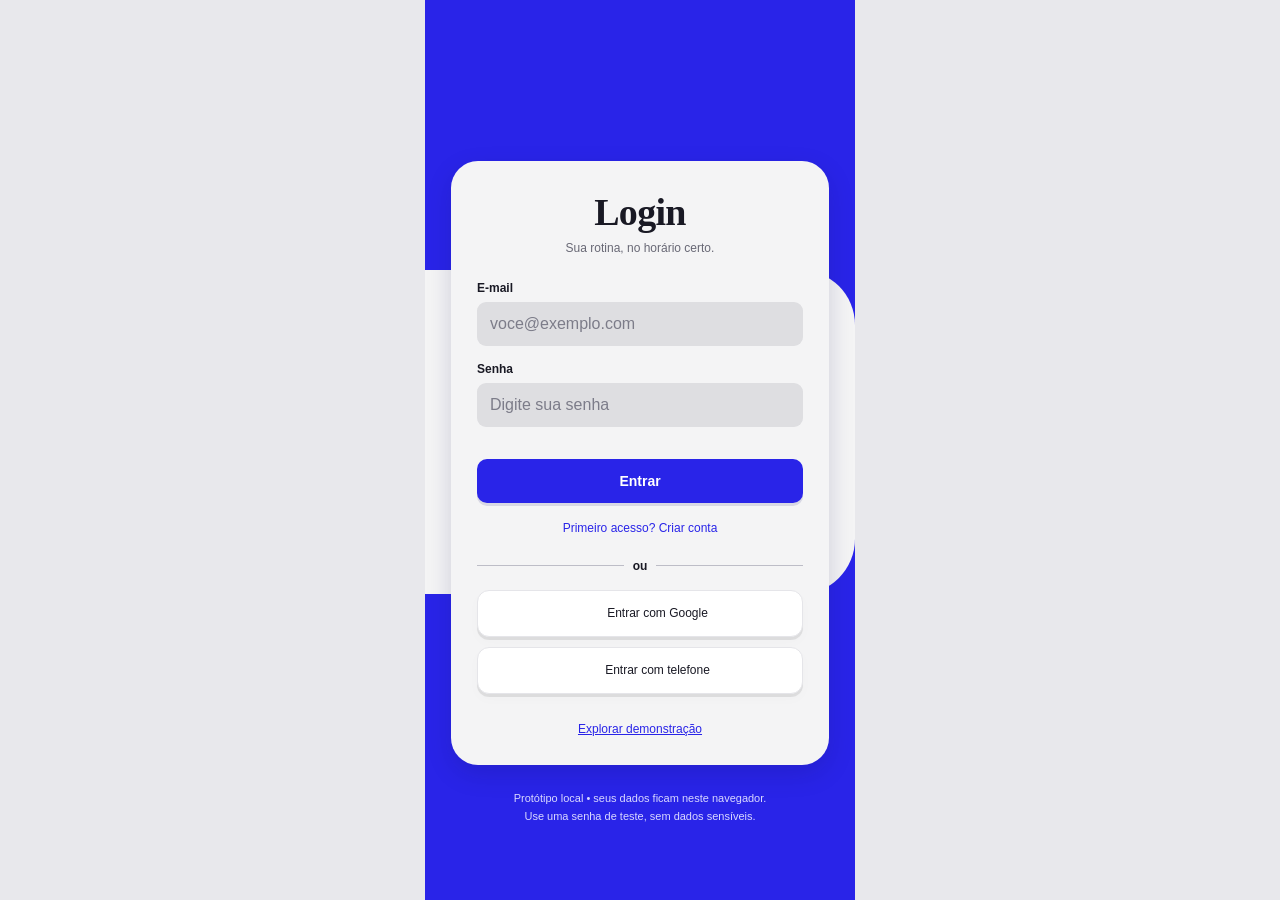
==== ajustes.html @ 1ea12626 "Restaura o link Assistente no menu do gestor sem imagem de ícone Mantém o texto alinhado à parte inf" ====
<!DOCTYPE html>
<html lang="pt-BR">
<head>
  <meta charset="UTF-8">
  <meta name="viewport" content="width=device-width, initial-scale=1, viewport-fit=cover">
  <meta name="theme-color" content="#2924e8">
  <meta name="description" content="Organiza: seus cursos, turmas e horários em um só lugar.">
  <title>Ajustes | Organiza</title>
  <link rel="icon" href="data:,">
  <link rel="stylesheet" href="style.css?v=assistente-1">
  <script src="dados.js?v=paginas-1" defer></script>
  <script src="app.js?v=paginas-1" defer></script>
</head>
<body data-page="settings">
  <div id="app" class="app">
<header class="topbar">
  <div class="brand-row">
    <div class="brand">
  <span class="brand-space">
    <img class="brand-image" src="assets/logo.png" alt="Organiza" onerror="this.hidden = true">
  </span>
</div>
    <a class="icon-button" href="avisos.html" aria-label="Ver notificações"><svg aria-hidden="true" viewBox="0 0 24 24"><path d="M18 8a6 6 0 0 0-12 0c0 7-3 7-3 9h18c0-2-3-2-3-9M10 21h4"/></svg><span class="notification-dot" data-notification hidden></span></a>
  </div>
  <h1 id="page-title">Ajustes</h1>
  <p class="subtitle"></p>
</header>
<main class="content">

<section class="card">
  <h2>Ainda em desenvolvimento</h2>
  <p class="muted">As opções de ajustes estarão disponíveis em uma próxima versão.</p>
</section>
</main>
<nav class="bottom-nav" aria-label="Navegação principal">
  <a class="nav-item" href="inicio.html" ><svg aria-hidden="true" viewBox="0 0 24 24"><path d="m3 10 9-7 9 7v11h-7v-8h-4v8H3Z"/></svg><span>Início</span></a>
  <a class="nav-item" href="cursos.html" data-manager-only><svg aria-hidden="true" viewBox="0 0 24 24"><path d="M9 5h12M9 12h12M9 19h12M3 5h1M3 12h1M3 19h1"/></svg><span>Cursos</span></a>
  <a class="nav-item" href="horarios.html" ><svg aria-hidden="true" viewBox="0 0 24 24"><path d="M8 2v4m8-4v4M3 10h18M5 4h14a2 2 0 0 1 2 2v14a2 2 0 0 1-2 2H5a2 2 0 0 1-2-2V6a2 2 0 0 1 2-2M7 14h3m4 0h3m-10 4h3"/></svg><span>Horários</span></a>
  <a class="nav-item" href="avisos.html" data-reader-only><svg aria-hidden="true" viewBox="0 0 24 24"><path d="M9 5h12M9 12h12M9 19h12M3 5h1M3 12h1M3 19h1"/></svg><span>Avisos</span></a>
  <a class="nav-item" href="assistente.html" data-manager-only>
    <span class="nav-icon-space" aria-hidden="true"></span>
    <span>Assistente</span>
  </a>
  <a class="nav-item active" href="ajustes.html"  aria-current="page"><svg aria-hidden="true" viewBox="0 0 24 24"><path d="m9 3 1-2h4l1 2 3 2 2 1 2 4-2 2v3l1 2-3 3-3-1-3 2-2-1-3-2-2 1-2-3 1-3-1-3 2-3Z M15 12a3 3 0 1 1-6 0 3 3 0 0 1 6 0"/></svg><span>Ajustes</span></a>
</nav>
  </div>
  <dialog id="modal" aria-labelledby="modal-title">
    <div class="modal-head">
      <h2 id="modal-title"></h2>
      <button class="icon-button" data-action="close" aria-label="Fechar"><svg aria-hidden="true" viewBox="0 0 24 24"><path d="m6 6 12 12M6 18 18 6"/></svg></button>
    </div>
    <div id="modal-content"></div>
  </dialog>
  <div id="toast" role="status" aria-live="polite"></div>


<template id="message-template">
  <p data-message></p>
  <button class="primary full dialog-space" data-action="close">Entendi</button>
</template>
<template id="delete-template">
  <p>Excluir <b data-item-name></b>? <span data-class-warning hidden>As aulas desta turma também serão excluídas. </span>Esta ação não pode ser desfeita.</p>
  <div class="modal-actions">
    <button class="secondary" data-action="close">Cancelar</button>
    <button class="danger" data-confirm-delete>Excluir</button>
  </div>
</template>
<template id="empty-template">
  <div class="empty"><strong data-empty-title></strong><span data-empty-description></span></div>
</template>

</body>
</html>
---- style.css ----
/* Layout exclusivamente mobile. Em telas grandes, mantém a largura de celular. */
:root {
  --blue:#2924e8;
  --blue-dark:#211bc6;
  --ink:#191924;
  --muted:#686875;
  --paper:#f4f4f5;
  --card:#e2e2e4;
  --line:#d2d2d7;
  --serif:Georgia,'Times New Roman',serif;
  --shadow:0 3px 0 #00000016,0 5px 13px #00000005
}

* {
  box-sizing:border-box
}

body {
  margin:0;
  background:#e8e8ec;
  color:var(--ink);
  font-family:Arial,Helvetica,sans-serif;
  font-size:14px
}

button,input,select,textarea {
  font:inherit
}

button,a,input,select,textarea {
  -webkit-tap-highlight-color:transparent
}

button {
  cursor:pointer
}

button:disabled {
  cursor:not-allowed;
  opacity:.5
}

button:focus-visible,a:focus-visible {
  outline:3px solid #ffbd4b;
  outline-offset:3px
}

input:focus,select:focus,textarea:focus {
  outline:2px solid var(--blue);
  outline-offset:2px
}

button {
  color:inherit
}

h1,h2,h3,p {
  margin:0
}

h1,h2,h3 {
  font-family:var(--serif);
  font-weight:800
}

h1 {
  font-size:30px;
  letter-spacing:-.7px
}

h2 {
  font-size:23px
}

h3 {
  font-size:19px;
  line-height:1.2
}

small {
  font-size:11px
}

svg {
  width:24px;
  height:24px;
  fill:none;
  stroke:currentColor;
  stroke-width:1.7;
  stroke-linecap:round;
  stroke-linejoin:round;
  flex-shrink:0
}

button svg {
  pointer-events:none
}

a {
  color:var(--blue)
}

.app {
  max-width:430px;
  min-height:100dvh;
  margin:auto;
  background:var(--paper);
  position:relative;
  overflow:clip
}

.topbar {
  background:var(--blue);
  color:white;
  padding:20px 20px 35px
}

.brand-row {
  display:flex;
  align-items:center;
  justify-content:space-between;
  margin-bottom:22px
}

.brand {
  display:flex;
  align-items:center;
  font-size:21px;
  letter-spacing:-1.1px;
  font-weight:800;
  color:white;
  text-decoration:none
}

.brand-space {
  display:block;
  width:165px;
  height:42px;
}

.brand-image {
  width:100%;
  height:100%;
  object-fit:contain;
  object-position:left center;
}

.icon-button {
  background:transparent;
  border:0;
  display:grid;
  place-items:center;
  min-width:44px;
  min-height:44px;
  border-radius:12px;
  position:relative
}

.notification-dot {
  position:absolute;
  top:8px;
  right:8px;
  background:#ffdb58;
  width:7px;
  height:7px;
  border-radius:50%;
  border:1px solid var(--blue)
}

.eyebrow {
  font-size:11px;
  letter-spacing:1.4px;
  text-transform:uppercase;
  margin-bottom:6px;
  opacity:.8
}

.subtitle {
  font-size:12px;
  line-height:1.5;
  margin-top:5px;
  opacity:.86
}

.content {
  position:relative;
  margin-top:-19px;
  border-radius:26px 26px 0 0;
  background:var(--paper);
  padding:22px 18px 108px;
  min-height:calc(100dvh - 158px)
}

.section-title {
  display:flex;
  justify-content:space-between;
  align-items:center;
  gap:8px;
  margin:24px 0 12px
}

.section-title h2 {
  font-size:20px
}

.section-title:first-child {
  margin-top:0
}

.link-button {
  border:0;
  background:transparent;
  color:var(--blue);
  font-size:12px;
  font-weight:bold;
  padding:10px 0
}

.primary,.secondary,.danger {
  border:0;
  border-radius:10px;
  padding:13px 16px;
  min-height:44px;
  font-weight:bold;
  display:flex;
  align-items:center;
  justify-content:center;
  gap:8px
}

.primary {
  background:var(--blue);
  color:white;
  box-shadow:0 3px 0 #17126e20
}

.primary:active {
  background:var(--blue-dark);
  transform:translateY(1px)
}

.secondary {
  background:transparent;
  border:1px solid #bdbcc9;
  color:var(--blue)
}

.danger {
  color:#b52b3c;
  background:#ffe9ed
}

.full {
  width:100%
}

.muted {
  color:var(--muted)
}

.tiny {
  font-size:11px;
  line-height:1.5
}

.card {
  border:1px solid #d8d8dd;
  background:var(--card);
  border-radius:14px;
  padding:16px;
  box-shadow:var(--shadow)
}

.stack {
  display:grid;
  gap:13px
}

.row {
  display:flex;
  align-items:center;
  gap:12px
}

.between {
  justify-content:space-between
}

.grow {
  flex:1;
  min-width:0
}

.badge {
  display:inline-flex;
  align-items:center;
  gap:5px;
  padding:5px 8px;
  border-radius:6px;
  font-size:10px;
  font-weight:bold;
  background:#e8e7ff;
  color:var(--blue)
}

.badge.green {
  background:#e0efdf;
  color:#387443
}

.badge svg {
  width:13px;
  height:13px
}

.avatar {
  width:59px;
  height:59px;
  flex-shrink:0;
  border-radius:50%;
  background:#c9c8e4;
  color:var(--blue);
  display:grid;
  place-items:center
}

.avatar svg {
  width:33px;
  height:33px
}

.avatar.green {
  background:#c4ddc0;
  color:#288a27
}

.avatar.yellow {
  background:#ebe5a7;
  color:#797017
}

.avatar.purple {
  background:#b8b6ed;
  color:#4030e7
}

.avatar.brown {
  background:#c9bdb9;
  color:#5d4a42
}

.avatar.pink {
  background:#e2c5cb;
  color:#714b55
}

.bottom-nav {
  position:fixed;
  bottom:0;
  left:50%;
  transform:translateX(-50%);
  width:100%;
  max-width:430px;
  z-index:10;
  display:flex;
  justify-content:space-around;
  padding:8px 8px max(9px,env(safe-area-inset-bottom));
  background:#dedee1eF;
  backdrop-filter:blur(14px);
  border-top:1px solid #ceced4
}

.nav-item {
  flex:1;
  border:0;
  background:none;
  min-height:52px;
  display:flex;
  flex-direction:column;
  align-items:center;
  justify-content:center;
  gap:5px;
  color:#494953;
  font-size:10px;
  border-radius:12px
}

.nav-item.active {
  color:var(--blue);
  background:#ceccff66
}

.nav-item svg {
  width:25px;
  height:25px
}

.date-line {
  font-size:12px;
  border-bottom:1px solid #cdccd5;
  padding-bottom:12px;
  margin-bottom:18px
}

.next-card {
  padding:19px;
  background:#e3e2e9
}

.next-card .eyebrow {
  color:var(--blue);
  font-weight:bold;
  opacity:1
}

.next-card h2 {
  font-size:27px;
  margin:9px 0 15px
}

.detail-bar {
  display:flex;
  align-items:center;
  gap:8px;
  margin-top:6px;
  padding:9px 11px;
  background:var(--blue);
  color:#fff;
  border-radius:6px;
  font-size:12px
}

.detail-bar svg {
  width:16px;
  height:16px
}

.lesson-row {
  display:flex;
  align-items:center;
  justify-content:space-between;
  padding:10px 11px;
  background:var(--blue);
  color:white;
  border-radius:6px;
  font-size:12px;
  margin:5px 0
}

.lesson-row span {
  display:flex;
  align-items:center;
  gap:7px
}

.lesson-row svg {
  width:15px;
  height:15px
}

.notice {
  border-top:3px solid #c4c1ff
}

.notice p {
  font-size:12px;
  line-height:1.7
}

.notice h3 {
  font-size:16px;
  margin-bottom:9px
}

.weekdays {
  display:flex;
  gap:7px;
  margin-bottom:20px
}

.day {
  flex:1;
  min-height:37px;
  border:0;
  border-radius:20px;
  background:#e1e1e7;
  color:#6f6b9c;
  font-size:12px
}

.day.active {
  background:var(--blue);
  color:white
}

.period {
  color:var(--muted);
  font-size:12px;
  margin:14px 0 10px
}

.lesson-card {
  padding:13px
}

.lesson-card h3 {
  font-size:19px
}

.lesson-time {
  font-size:20px;
  margin-top:5px
}

.lesson-meta {
  display:flex;
  justify-content:space-between;
  align-items:center;
  margin-top:9px;
  font-size:11px;
  color:#555463
}

.text-action {
  background:none;
  border:0;
  color:var(--blue);
  padding:10px 0 10px 8px;
  font-size:11px;
  white-space:nowrap
}

.metrics {
  display:grid;
  grid-template-columns:repeat(3,1fr);
  gap:9px
}

.metric {
  border:0;
  text-align:left;
  min-height:106px;
  border-radius:11px;
  padding:12px 10px;
  display:flex;
  flex-direction:column;
  align-items:flex-start;
  gap:7px;
  box-shadow:var(--shadow)
}

.metric svg {
  width:29px;
  height:29px
}

.metric span {
  font-size:12px;
  font-weight:bold
}

.metric small {
  font-size:10px
}

.metric.green {
  background:#c4d9c6
}

.metric.pink {
  background:#e4c9ce
}

.metric.yellow {
  background:#eae399
}

.metric.brown {
  background:#c7bcb9
}

.metric.blue {
  background:#4940ee;
  color:white
}

.metric.lime {
  background:#9ed58b
}

.assistant-card {
  margin:24px 0;
  border:1px solid #c8c5ef
}

.assistant-card h3 {
  font-size:17px;
  margin-bottom:12px
}

.prompt-link {
  width:100%;
  background:var(--blue);
  color:white;
  border:0;
  border-radius:8px;
  display:flex;
  justify-content:space-between;
  align-items:center;
  padding:13px;
  font-size:12px;
  text-align:left
}

.prompt-link svg {
  width:18px
}

.alert-count {
  color:var(--blue);
  font-weight:bold
}

.toolbar {
  display:flex;
  gap:8px;
  margin-bottom:12px
}

.search {
  position:relative;
  flex:1;
  min-width:0
}

.search svg {
  position:absolute;
  left:12px;
  top:12px;
  width:18px;
  height:18px;
  color:#666
}

.search input {
  padding-left:37px
}

.toolbar .secondary {
  font-size:12px;
  padding:8px 10px;
  white-space:nowrap
}

.toolbar .secondary svg {
  width:17px
}

.filters {
  display:flex;
  gap:7px;
  margin-bottom:18px
}

.filters select {
  font-size:11px;
  padding:8px;
  min-width:0;
  flex:1
}

.field,input,select,textarea {
  width:100%;
  background:#e0e0e3;
  border:1px solid transparent;
  border-radius:9px;
  padding:12px;
  color:var(--ink);
  min-height:44px
}

input::placeholder,textarea::placeholder {
  color:#7c7c89
}

.entity-card {
  padding:14px 13px 10px
}

.entity-card h3 {
  font-size:18px;
  overflow-wrap:anywhere
}

.entity-meta {
  font-size:11px;
  line-height:1.65;
  color:#585863;
  margin-top:4px
}

.entity-actions {
  display:flex;
  justify-content:flex-end;
  gap:7px;
  margin-top:6px
}

.edit-button {
  border:1px solid #ada7f3;
  color:var(--blue);
  border-radius:6px;
  background:#ffffff45;
  width:44px;
  height:32px;
  display:grid;
  place-items:center
}

.edit-button.delete {
  border-color:#e7a4ac;
  color:#c13c4d
}

.edit-button svg {
  width:15px;
  height:15px
}

.empty {
  padding:35px 15px;
  text-align:center;
  color:var(--muted);
  line-height:1.7
}

.empty svg {
  width:34px;
  height:34px;
  margin-bottom:10px
}

.empty strong {
  display:block;
  color:var(--ink)
}

.auth {
  background:var(--blue);
  min-height:100dvh;
  padding:47px 26px 40px;
  display:flex;
  flex-direction:column;
  justify-content:center;
  gap:25px;
  position:relative
}

.auth:before {
  content:'';
  position:absolute;
  top:30%;
  left:0;
  right:0;
  height:36%;
  background:var(--paper);
  border-radius:0 55px 55px 0
}

.auth .brand {
  font-size:34px;
  position:relative;
  justify-content:center
}

.auth .brand-space {
  width:240px;
  height:54px;
}

.auth .brand-image {
  object-position:center;
}

.auth-card {
  position:relative;
  background:var(--paper);
  padding:29px 26px;
  border-radius:27px;
  box-shadow:0 9px 25px #1110542b
}

.auth-card h1 {
  text-align:center;
  font-size:38px;
  margin-bottom:7px
}

.auth-card>.muted {
  text-align:center;
  margin-bottom:26px;
  font-size:12px
}

.auth form {
  display:grid;
  gap:16px
}

label {
  display:grid;
  gap:7px;
  font-size:12px;
  font-weight:bold
}

.auth input {
  background:#dedee1;
  font-weight:normal
}

.divider {
  display:flex;
  align-items:center;
  gap:9px;
  margin:24px 0 17px;
  font-size:12px;
  font-weight:bold
}

.divider:before,.divider:after {
  content:'';
  height:1px;
  background:#bdbdc7;
  flex:1
}

.social {
  border:1px solid #e5e5e9;
  background:white;
  box-shadow:var(--shadow);
  width:100%;
  border-radius:12px;
  min-height:47px;
  display:flex;
  align-items:center;
  justify-content:center;
  gap:13px;
  margin:10px 0;
  font-size:12px
}

.social img {
  height:22px;
  width:22px;
  object-fit:contain
}

.social-image {
  width:22px;
  height:22px;
  flex-shrink:0;
}

.auth-foot {
  font-size:11px;
  text-align:center;
  color:#dad9ff;
  position:relative;
  line-height:1.6
}

.auth-switch {
  border:0;
  background:transparent;
  color:var(--blue);
  font-size:12px;
  text-decoration:underline;
  width:100%;
  padding:18px 0 0
}

.form-error {
  font-size:12px;
  color:#b22e46;
  line-height:1.4
}

.profile-screen {
  min-height:100dvh
}

.profile-header {
  background:var(--blue);
  border-radius:0 0 28px 28px;
  padding:35px 20px
}

.profile-header .brand {
  justify-content:center;
  font-size:29px
}

.profile-panel {
  margin:23px;
  padding:24px 18px;
  background:#f9f9fa;
  border-radius:24px;
  box-shadow:0 4px 16px #00000015
}

.profile-panel h1 {
  font-size:26px;
  text-align:center;
  margin-bottom:7px
}

.profile-panel>p {
  text-align:center;
  font-size:12px;
  margin-bottom:22px
}

.profile-choice {
  margin-top:16px
}

.profile-choice .avatar {
  color:#333
}

.profile-choice h2 {
  font-size:20px
}

.profile-choice p {
  font-size:12px;
  line-height:1.5;
  margin-top:5px;
  color:#62626b
}

.profile-choice .primary {
  margin-top:14px;
  font-size:12px;
  width:100%
}

.profile-footer {
  text-align:center;
  margin-top:16px;
  font-size:11px;
  color:var(--muted)
}

.settings-form {
  display:grid;
  gap:16px
}

.settings-form input,.settings-form select {
  background:white;
  font-weight:normal
}

.settings-group {
  margin-top:22px
}

.setting-button {
  width:100%;
  display:flex;
  gap:10px;
  align-items:center;
  background:var(--card);
  border:0;
  border-bottom:1px solid #c9c9d0;
  text-align:left;
  padding:16px;
  border-radius:8px;
  margin:5px 0;
  font-size:13px
}

.setting-button svg {
  width:20px;
  color:var(--blue)
}

.ai-intro {
  text-align:center;
  margin-bottom:24px
}

.ai-intro h2 {
  font-size:23px;
  color:var(--blue)
}

.ai-intro p {
  font-size:12px;
  line-height:1.6;
  margin:9px auto;
  max-width:280px
}

.ai-hero .avatar {
  background:#d0ccff
}

.ai-hero h3 {
  font-family:Arial,sans-serif;
  font-size:17px
}

.ai-hero p {
  font-size:12px;
  line-height:1.6;
  margin:7px 0 10px
}

.chat-content {
  padding-bottom:170px;
  min-height:calc(100dvh - 140px)
}

.chat-tag {
  text-align:center;
  margin-bottom:22px;
  color:var(--muted);
  font-size:11px
}

.bubble {
  max-width:91%;
  padding:15px;
  border-radius:15px;
  background:#dfdfe4;
  font-size:13px;
  line-height:1.6;
  white-space:pre-wrap;
  margin-bottom:15px;
  overflow-wrap:anywhere
}

.bubble.user {
  margin-left:auto;
  background:#e0deff;
  border-bottom-right-radius:4px
}

.bubble.assistant {
  border-bottom-left-radius:4px
}

.bubble .primary {
  margin-top:12px;
  font-size:12px;
  white-space:normal
}

.chat-form {
  position:fixed;
  bottom:80px;
  left:50%;
  transform:translateX(-50%);
  display:flex;
  gap:8px;
  width:calc(100% - 32px);
  max-width:398px;
  padding:8px;
  background:var(--paper);
  border:1px solid var(--line);
  border-radius:15px;
  z-index:12;
  box-shadow:0 0 16px #00000006
}

.chat-form input {
  background:#e4e4e8;
  border-radius:9px;
  font-size:12px;
  min-width:0
}

.chat-form button {
  padding:10px;
  min-width:44px
}

.chat-form button svg {
  width:19px
}

.examples {
  display:grid;
  gap:9px;
  margin-bottom:20px
}

.example {
  padding:13px;
  border:1px solid #cbc8f1;
  border-radius:10px;
  color:var(--blue);
  background:#eeedff;
  text-align:left;
  font-size:12px;
  line-height:1.5
}

.alert-card h3 {
  font-size:18px;
  margin-bottom:9px
}

.alert-card p {
  font-size:12px;
  line-height:1.6
}

.alert-card .secondary {
  margin-top:12px;
  font-size:12px
}

.save-note {
  color:#4e7156;
  font-size:11px;
  text-align:center;
  margin-top:15px
}

.list-heading {
  display:flex;
  align-items:center;
  gap:10px;
  margin-bottom:18px
}

.list-heading .secondary {
  margin-left:auto;
  font-size:12px
}

.list-heading span {
  font-size:12px;
  color:var(--muted)
}

dialog {
  border:0;
  border-radius:22px;
  padding:24px;
  width:calc(100% - 32px);
  max-width:398px;
  background:var(--paper);
  box-shadow:0 16px 60px #00000040;
  max-height:88dvh;
  overflow:auto
}

dialog::backdrop {
  background:#16143380;
  backdrop-filter:blur(3px)
}

.modal-head {
  display:flex;
  align-items:center;
  justify-content:space-between;
  margin-bottom:17px
}

.modal-head h2 {
  font-size:23px
}

.modal-head button {
  margin:-10px -10px -10px 0
}

dialog form {
  display:grid;
  gap:14px
}

dialog input,dialog select {
  background:white;
  font-weight:normal
}

dialog .modal-actions {
  display:flex;
  gap:9px;
  margin-top:10px
}

dialog .modal-actions>* {
  flex:1
}

dialog p {
  line-height:1.7;
  font-size:13px
}

dialog dl {
  display:grid;
  grid-template-columns:100px 1fr;
  gap:14px;
  font-size:13px
}

dialog dt {
  color:var(--muted)
}

dialog dd {
  margin:0;
  overflow-wrap:anywhere
}

#toast {
  position:fixed;
  bottom:102px;
  left:50%;
  transform:translate(-50%,15px);
  width:max-content;
  max-width:calc(100% - 44px);
  padding:13px 18px;
  border-radius:11px;
  background:#20202c;
  color:white;
  font-size:12px;
  opacity:0;
  pointer-events:none;
  z-index:100;
  transition:.2s;
  box-shadow:0 5px 20px #00000025
}

#toast.visible {
  opacity:1;
  transform:translate(-50%,0)
}

@media(prefers-reduced-motion:reduce) {
  * {
    scroll-behavior:auto!important;
    transition:none!important
  }

}

/* Evita o zoom automático ao preencher formulários no iPhone. */
input, select, textarea, .filters select, .chat-form input {
  font-size: 16px;
}



/* Links entre os arquivos HTML usam o mesmo visual dos botões. */
[hidden] {
  display:none !important;
}

a.primary,a.secondary,a.nav-item,a.metric,a.icon-button,a.prompt-link,a.link-button,a.auth-switch {
  text-decoration:none;
}

a.icon-button,a.metric {
  color:inherit;
}

a.auth-switch {
  display:block;
  text-align:center;
}

.social {
  width:100%;
}

.entity-meta,.alert-card p,.history-text {
  white-space:pre-line;
}

.schedule-picker {
  margin-bottom:18px;
}

.dialog-space {
  margin-top:20px;
}

.history-text {
  font-size:13px;
  line-height:1.6;
}

.history-date {
  margin-top:8px;
}

.ai-foot {
  margin-top:20px;
  text-align:center;
}

.warning {
  color:#a87600;
}

.save-note svg {
  width:12px;
  height:12px;
  vertical-align:middle;
}

/* Reserva o lugar do ícone sem desenhar uma imagem. */
.nav-icon-space {
  width:25px;
  height:25px;
}
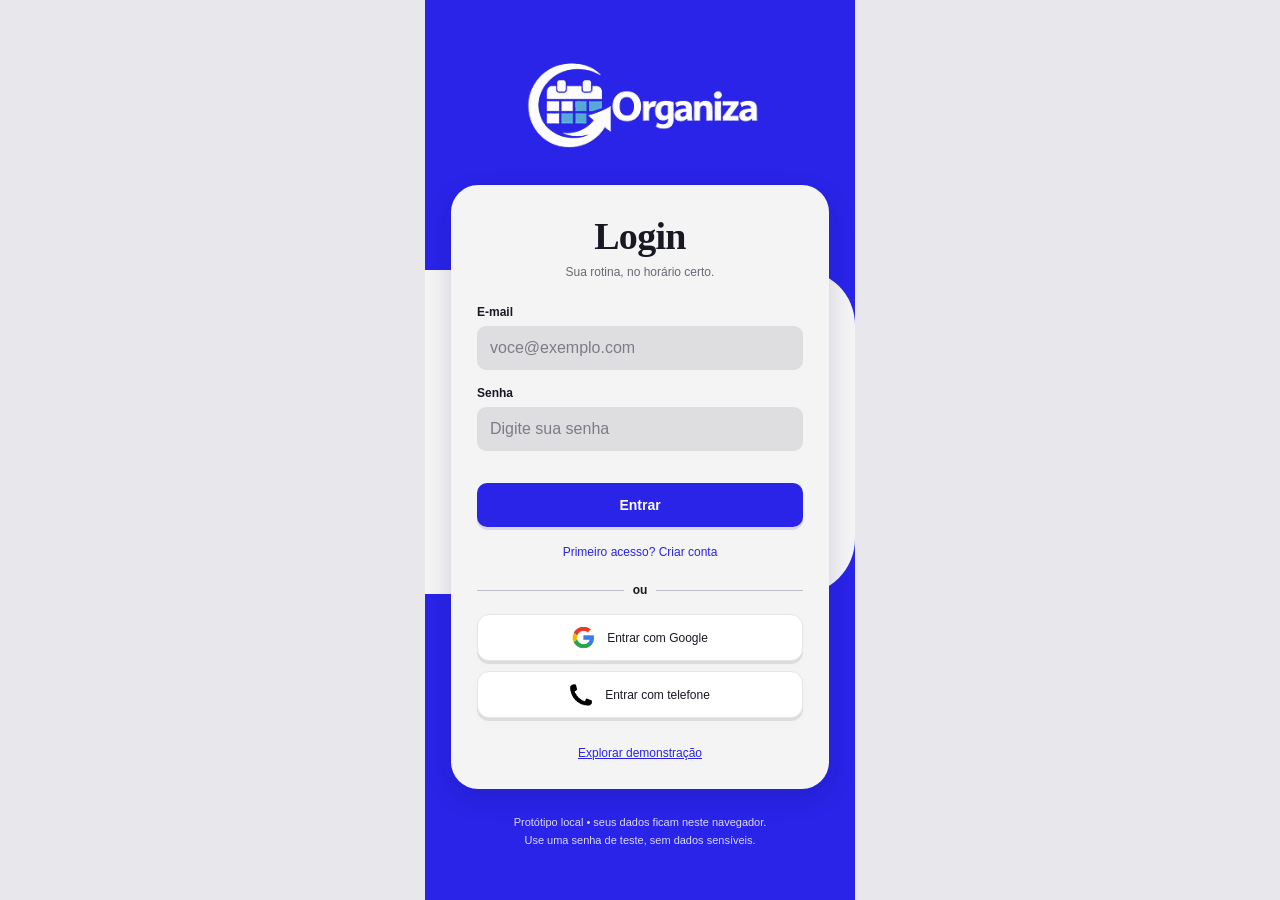
==== commit 5a6ea417: "Adiciona as imagens originais do Figma ao Organiza Inclui a logo e os ícones de Google e telefone ex" ====
--- a/ajustes.html
+++ b/ajustes.html
@@ -1,73 +1,73 @@
-<!DOCTYPE html>
-<html lang="pt-BR">
-<head>
-  <meta charset="UTF-8">
-  <meta name="viewport" content="width=device-width, initial-scale=1, viewport-fit=cover">
-  <meta name="theme-color" content="#2924e8">
-  <meta name="description" content="Organiza: seus cursos, turmas e horários em um só lugar.">
-  <title>Ajustes | Organiza</title>
-  <link rel="icon" href="data:,">
-  <link rel="stylesheet" href="style.css?v=assistente-1">
-  <script src="dados.js?v=paginas-1" defer></script>
-  <script src="app.js?v=paginas-1" defer></script>
-</head>
-<body data-page="settings">
-  <div id="app" class="app">
-<header class="topbar">
-  <div class="brand-row">
-    <div class="brand">
-  <span class="brand-space">
-    <img class="brand-image" src="assets/logo.png" alt="Organiza" onerror="this.hidden = true">
-  </span>
-</div>
-    <a class="icon-button" href="avisos.html" aria-label="Ver notificações"><svg aria-hidden="true" viewBox="0 0 24 24"><path d="M18 8a6 6 0 0 0-12 0c0 7-3 7-3 9h18c0-2-3-2-3-9M10 21h4"/></svg><span class="notification-dot" data-notification hidden></span></a>
-  </div>
-  <h1 id="page-title">Ajustes</h1>
-  <p class="subtitle"></p>
-</header>
-<main class="content">
-
-<section class="card">
-  <h2>Ainda em desenvolvimento</h2>
-  <p class="muted">As opções de ajustes estarão disponíveis em uma próxima versão.</p>
-</section>
-</main>
-<nav class="bottom-nav" aria-label="Navegação principal">
-  <a class="nav-item" href="inicio.html" ><svg aria-hidden="true" viewBox="0 0 24 24"><path d="m3 10 9-7 9 7v11h-7v-8h-4v8H3Z"/></svg><span>Início</span></a>
-  <a class="nav-item" href="cursos.html" data-manager-only><svg aria-hidden="true" viewBox="0 0 24 24"><path d="M9 5h12M9 12h12M9 19h12M3 5h1M3 12h1M3 19h1"/></svg><span>Cursos</span></a>
-  <a class="nav-item" href="horarios.html" ><svg aria-hidden="true" viewBox="0 0 24 24"><path d="M8 2v4m8-4v4M3 10h18M5 4h14a2 2 0 0 1 2 2v14a2 2 0 0 1-2 2H5a2 2 0 0 1-2-2V6a2 2 0 0 1 2-2M7 14h3m4 0h3m-10 4h3"/></svg><span>Horários</span></a>
-  <a class="nav-item" href="avisos.html" data-reader-only><svg aria-hidden="true" viewBox="0 0 24 24"><path d="M9 5h12M9 12h12M9 19h12M3 5h1M3 12h1M3 19h1"/></svg><span>Avisos</span></a>
-  <a class="nav-item" href="assistente.html" data-manager-only>
-    <span class="nav-icon-space" aria-hidden="true"></span>
-    <span>Assistente</span>
-  </a>
-  <a class="nav-item active" href="ajustes.html"  aria-current="page"><svg aria-hidden="true" viewBox="0 0 24 24"><path d="m9 3 1-2h4l1 2 3 2 2 1 2 4-2 2v3l1 2-3 3-3-1-3 2-2-1-3-2-2 1-2-3 1-3-1-3 2-3Z M15 12a3 3 0 1 1-6 0 3 3 0 0 1 6 0"/></svg><span>Ajustes</span></a>
-</nav>
-  </div>
-  <dialog id="modal" aria-labelledby="modal-title">
-    <div class="modal-head">
-      <h2 id="modal-title"></h2>
-      <button class="icon-button" data-action="close" aria-label="Fechar"><svg aria-hidden="true" viewBox="0 0 24 24"><path d="m6 6 12 12M6 18 18 6"/></svg></button>
-    </div>
-    <div id="modal-content"></div>
-  </dialog>
-  <div id="toast" role="status" aria-live="polite"></div>
-
-
-<template id="message-template">
-  <p data-message></p>
-  <button class="primary full dialog-space" data-action="close">Entendi</button>
-</template>
-<template id="delete-template">
-  <p>Excluir <b data-item-name></b>? <span data-class-warning hidden>As aulas desta turma também serão excluídas. </span>Esta ação não pode ser desfeita.</p>
-  <div class="modal-actions">
-    <button class="secondary" data-action="close">Cancelar</button>
-    <button class="danger" data-confirm-delete>Excluir</button>
-  </div>
-</template>
-<template id="empty-template">
-  <div class="empty"><strong data-empty-title></strong><span data-empty-description></span></div>
-</template>
-
-</body>
-</html>
+<!DOCTYPE html>
+<html lang="pt-BR">
+<head>
+  <meta charset="UTF-8">
+  <meta name="viewport" content="width=device-width, initial-scale=1, viewport-fit=cover">
+  <meta name="theme-color" content="#2924e8">
+  <meta name="description" content="Organiza: seus cursos, turmas e horários em um só lugar.">
+  <title>Ajustes | Organiza</title>
+  <link rel="icon" href="data:,">
+  <link rel="stylesheet" href="style.css?v=imagens-figma-1">
+  <script src="dados.js?v=paginas-1" defer></script>
+  <script src="app.js?v=assistente-teste-1" defer></script>
+</head>
+<body data-page="settings">
+  <div id="app" class="app">
+<header class="topbar">
+  <div class="brand-row">
+    <div class="brand">
+  <span class="brand-space">
+    <img class="brand-image" src="assets/logo.png" width="278" height="119" alt="Organiza" onerror="this.hidden = true">
+  </span>
+</div>
+    <a class="icon-button" href="avisos.html" aria-label="Ver notificações"><svg aria-hidden="true" viewBox="0 0 24 24"><path d="M18 8a6 6 0 0 0-12 0c0 7-3 7-3 9h18c0-2-3-2-3-9M10 21h4"/></svg><span class="notification-dot" data-notification hidden></span></a>
+  </div>
+  <h1 id="page-title">Ajustes</h1>
+  <p class="subtitle"></p>
+</header>
+<main class="content">
+
+<section class="card">
+  <h2>Ainda em desenvolvimento</h2>
+  <p class="muted">As opções de ajustes estarão disponíveis em uma próxima versão.</p>
+</section>
+</main>
+<nav class="bottom-nav" aria-label="Navegação principal">
+  <a class="nav-item" href="inicio.html" ><svg aria-hidden="true" viewBox="0 0 24 24"><path d="m3 10 9-7 9 7v11h-7v-8h-4v8H3Z"/></svg><span>Início</span></a>
+  <a class="nav-item" href="cursos.html" data-manager-only><svg aria-hidden="true" viewBox="0 0 24 24"><path d="M9 5h12M9 12h12M9 19h12M3 5h1M3 12h1M3 19h1"/></svg><span>Cursos</span></a>
+  <a class="nav-item" href="horarios.html" ><svg aria-hidden="true" viewBox="0 0 24 24"><path d="M8 2v4m8-4v4M3 10h18M5 4h14a2 2 0 0 1 2 2v14a2 2 0 0 1-2 2H5a2 2 0 0 1-2-2V6a2 2 0 0 1 2-2M7 14h3m4 0h3m-10 4h3"/></svg><span>Horários</span></a>
+  <a class="nav-item" href="avisos.html" data-reader-only><svg aria-hidden="true" viewBox="0 0 24 24"><path d="M9 5h12M9 12h12M9 19h12M3 5h1M3 12h1M3 19h1"/></svg><span>Avisos</span></a>
+  <a class="nav-item" href="assistente.html" data-manager-only>
+    <span class="nav-icon-space" aria-hidden="true"></span>
+    <span>Assistente</span>
+  </a>
+  <a class="nav-item active" href="ajustes.html"  aria-current="page"><svg aria-hidden="true" viewBox="0 0 24 24"><path d="m9 3 1-2h4l1 2 3 2 2 1 2 4-2 2v3l1 2-3 3-3-1-3 2-2-1-3-2-2 1-2-3 1-3-1-3 2-3Z M15 12a3 3 0 1 1-6 0 3 3 0 0 1 6 0"/></svg><span>Ajustes</span></a>
+</nav>
+  </div>
+  <dialog id="modal" aria-labelledby="modal-title">
+    <div class="modal-head">
+      <h2 id="modal-title"></h2>
+      <button class="icon-button" data-action="close" aria-label="Fechar"><svg aria-hidden="true" viewBox="0 0 24 24"><path d="m6 6 12 12M6 18 18 6"/></svg></button>
+    </div>
+    <div id="modal-content"></div>
+  </dialog>
+  <div id="toast" role="status" aria-live="polite"></div>
+
+
+<template id="message-template">
+  <p data-message></p>
+  <button class="primary full dialog-space" data-action="close">Entendi</button>
+</template>
+<template id="delete-template">
+  <p>Excluir <b data-item-name></b>? <span data-class-warning hidden>As aulas desta turma também serão excluídas. </span>Esta ação não pode ser desfeita.</p>
+  <div class="modal-actions">
+    <button class="secondary" data-action="close">Cancelar</button>
+    <button class="danger" data-confirm-delete>Excluir</button>
+  </div>
+</template>
+<template id="empty-template">
+  <div class="empty"><strong data-empty-title></strong><span data-empty-description></span></div>
+</template>
+
+</body>
+</html>
--- a/style.css
+++ b/style.css
@@ -1,1325 +1,1343 @@
-/* Layout exclusivamente mobile. Em telas grandes, mantém a largura de celular. */
-:root {
-  --blue:#2924e8;
-  --blue-dark:#211bc6;
-  --ink:#191924;
-  --muted:#686875;
-  --paper:#f4f4f5;
-  --card:#e2e2e4;
-  --line:#d2d2d7;
-  --serif:Georgia,'Times New Roman',serif;
-  --shadow:0 3px 0 #00000016,0 5px 13px #00000005
-}
-
-* {
-  box-sizing:border-box
-}
-
-body {
-  margin:0;
-  background:#e8e8ec;
-  color:var(--ink);
-  font-family:Arial,Helvetica,sans-serif;
-  font-size:14px
-}
-
-button,input,select,textarea {
-  font:inherit
-}
-
-button,a,input,select,textarea {
-  -webkit-tap-highlight-color:transparent
-}
-
-button {
-  cursor:pointer
-}
-
-button:disabled {
-  cursor:not-allowed;
-  opacity:.5
-}
-
-button:focus-visible,a:focus-visible {
-  outline:3px solid #ffbd4b;
-  outline-offset:3px
-}
-
-input:focus,select:focus,textarea:focus {
-  outline:2px solid var(--blue);
-  outline-offset:2px
-}
-
-button {
-  color:inherit
-}
-
-h1,h2,h3,p {
-  margin:0
-}
-
-h1,h2,h3 {
-  font-family:var(--serif);
-  font-weight:800
-}
-
-h1 {
-  font-size:30px;
-  letter-spacing:-.7px
-}
-
-h2 {
-  font-size:23px
-}
-
-h3 {
-  font-size:19px;
-  line-height:1.2
-}
-
-small {
-  font-size:11px
-}
-
-svg {
-  width:24px;
-  height:24px;
-  fill:none;
-  stroke:currentColor;
-  stroke-width:1.7;
-  stroke-linecap:round;
-  stroke-linejoin:round;
-  flex-shrink:0
-}
-
-button svg {
-  pointer-events:none
-}
-
-a {
-  color:var(--blue)
-}
-
-.app {
-  max-width:430px;
-  min-height:100dvh;
-  margin:auto;
-  background:var(--paper);
-  position:relative;
-  overflow:clip
-}
-
-.topbar {
-  background:var(--blue);
-  color:white;
-  padding:20px 20px 35px
-}
-
-.brand-row {
-  display:flex;
-  align-items:center;
-  justify-content:space-between;
-  margin-bottom:22px
-}
-
-.brand {
-  display:flex;
-  align-items:center;
-  font-size:21px;
-  letter-spacing:-1.1px;
-  font-weight:800;
-  color:white;
-  text-decoration:none
-}
-
-.brand-space {
-  display:block;
-  width:165px;
-  height:42px;
-}
-
-.brand-image {
-  width:100%;
-  height:100%;
-  object-fit:contain;
-  object-position:left center;
-}
-
-.icon-button {
-  background:transparent;
-  border:0;
-  display:grid;
-  place-items:center;
-  min-width:44px;
-  min-height:44px;
-  border-radius:12px;
-  position:relative
-}
-
-.notification-dot {
-  position:absolute;
-  top:8px;
-  right:8px;
-  background:#ffdb58;
-  width:7px;
-  height:7px;
-  border-radius:50%;
-  border:1px solid var(--blue)
-}
-
-.eyebrow {
-  font-size:11px;
-  letter-spacing:1.4px;
-  text-transform:uppercase;
-  margin-bottom:6px;
-  opacity:.8
-}
-
-.subtitle {
-  font-size:12px;
-  line-height:1.5;
-  margin-top:5px;
-  opacity:.86
-}
-
-.content {
-  position:relative;
-  margin-top:-19px;
-  border-radius:26px 26px 0 0;
-  background:var(--paper);
-  padding:22px 18px 108px;
-  min-height:calc(100dvh - 158px)
-}
-
-.section-title {
-  display:flex;
-  justify-content:space-between;
-  align-items:center;
-  gap:8px;
-  margin:24px 0 12px
-}
-
-.section-title h2 {
-  font-size:20px
-}
-
-.section-title:first-child {
-  margin-top:0
-}
-
-.link-button {
-  border:0;
-  background:transparent;
-  color:var(--blue);
-  font-size:12px;
-  font-weight:bold;
-  padding:10px 0
-}
-
-.primary,.secondary,.danger {
-  border:0;
-  border-radius:10px;
-  padding:13px 16px;
-  min-height:44px;
-  font-weight:bold;
-  display:flex;
-  align-items:center;
-  justify-content:center;
-  gap:8px
-}
-
-.primary {
-  background:var(--blue);
-  color:white;
-  box-shadow:0 3px 0 #17126e20
-}
-
-.primary:active {
-  background:var(--blue-dark);
-  transform:translateY(1px)
-}
-
-.secondary {
-  background:transparent;
-  border:1px solid #bdbcc9;
-  color:var(--blue)
-}
-
-.danger {
-  color:#b52b3c;
-  background:#ffe9ed
-}
-
-.full {
-  width:100%
-}
-
-.muted {
-  color:var(--muted)
-}
-
-.tiny {
-  font-size:11px;
-  line-height:1.5
-}
-
-.card {
-  border:1px solid #d8d8dd;
-  background:var(--card);
-  border-radius:14px;
-  padding:16px;
-  box-shadow:var(--shadow)
-}
-
-.stack {
-  display:grid;
-  gap:13px
-}
-
-.row {
-  display:flex;
-  align-items:center;
-  gap:12px
-}
-
-.between {
-  justify-content:space-between
-}
-
-.grow {
-  flex:1;
-  min-width:0
-}
-
-.badge {
-  display:inline-flex;
-  align-items:center;
-  gap:5px;
-  padding:5px 8px;
-  border-radius:6px;
-  font-size:10px;
-  font-weight:bold;
-  background:#e8e7ff;
-  color:var(--blue)
-}
-
-.badge.green {
-  background:#e0efdf;
-  color:#387443
-}
-
-.badge svg {
-  width:13px;
-  height:13px
-}
-
-.avatar {
-  width:59px;
-  height:59px;
-  flex-shrink:0;
-  border-radius:50%;
-  background:#c9c8e4;
-  color:var(--blue);
-  display:grid;
-  place-items:center
-}
-
-.avatar svg {
-  width:33px;
-  height:33px
-}
-
-.avatar.green {
-  background:#c4ddc0;
-  color:#288a27
-}
-
-.avatar.yellow {
-  background:#ebe5a7;
-  color:#797017
-}
-
-.avatar.purple {
-  background:#b8b6ed;
-  color:#4030e7
-}
-
-.avatar.brown {
-  background:#c9bdb9;
-  color:#5d4a42
-}
-
-.avatar.pink {
-  background:#e2c5cb;
-  color:#714b55
-}
-
-.bottom-nav {
-  position:fixed;
-  bottom:0;
-  left:50%;
-  transform:translateX(-50%);
-  width:100%;
-  max-width:430px;
-  z-index:10;
-  display:flex;
-  justify-content:space-around;
-  padding:8px 8px max(9px,env(safe-area-inset-bottom));
-  background:#dedee1eF;
-  backdrop-filter:blur(14px);
-  border-top:1px solid #ceced4
-}
-
-.nav-item {
-  flex:1;
-  border:0;
-  background:none;
-  min-height:52px;
-  display:flex;
-  flex-direction:column;
-  align-items:center;
-  justify-content:center;
-  gap:5px;
-  color:#494953;
-  font-size:10px;
-  border-radius:12px
-}
-
-.nav-item.active {
-  color:var(--blue);
-  background:#ceccff66
-}
-
-.nav-item svg {
-  width:25px;
-  height:25px
-}
-
-.date-line {
-  font-size:12px;
-  border-bottom:1px solid #cdccd5;
-  padding-bottom:12px;
-  margin-bottom:18px
-}
-
-.next-card {
-  padding:19px;
-  background:#e3e2e9
-}
-
-.next-card .eyebrow {
-  color:var(--blue);
-  font-weight:bold;
-  opacity:1
-}
-
-.next-card h2 {
-  font-size:27px;
-  margin:9px 0 15px
-}
-
-.detail-bar {
-  display:flex;
-  align-items:center;
-  gap:8px;
-  margin-top:6px;
-  padding:9px 11px;
-  background:var(--blue);
-  color:#fff;
-  border-radius:6px;
-  font-size:12px
-}
-
-.detail-bar svg {
-  width:16px;
-  height:16px
-}
-
-.lesson-row {
-  display:flex;
-  align-items:center;
-  justify-content:space-between;
-  padding:10px 11px;
-  background:var(--blue);
-  color:white;
-  border-radius:6px;
-  font-size:12px;
-  margin:5px 0
-}
-
-.lesson-row span {
-  display:flex;
-  align-items:center;
-  gap:7px
-}
-
-.lesson-row svg {
-  width:15px;
-  height:15px
-}
-
-.notice {
-  border-top:3px solid #c4c1ff
-}
-
-.notice p {
-  font-size:12px;
-  line-height:1.7
-}
-
-.notice h3 {
-  font-size:16px;
-  margin-bottom:9px
-}
-
-.weekdays {
-  display:flex;
-  gap:7px;
-  margin-bottom:20px
-}
-
-.day {
-  flex:1;
-  min-height:37px;
-  border:0;
-  border-radius:20px;
-  background:#e1e1e7;
-  color:#6f6b9c;
-  font-size:12px
-}
-
-.day.active {
-  background:var(--blue);
-  color:white
-}
-
-.period {
-  color:var(--muted);
-  font-size:12px;
-  margin:14px 0 10px
-}
-
-.lesson-card {
-  padding:13px
-}
-
-.lesson-card h3 {
-  font-size:19px
-}
-
-.lesson-time {
-  font-size:20px;
-  margin-top:5px
-}
-
-.lesson-meta {
-  display:flex;
-  justify-content:space-between;
-  align-items:center;
-  margin-top:9px;
-  font-size:11px;
-  color:#555463
-}
-
-.text-action {
-  background:none;
-  border:0;
-  color:var(--blue);
-  padding:10px 0 10px 8px;
-  font-size:11px;
-  white-space:nowrap
-}
-
-.metrics {
-  display:grid;
-  grid-template-columns:repeat(3,1fr);
-  gap:9px
-}
-
-.metric {
-  border:0;
-  text-align:left;
-  min-height:106px;
-  border-radius:11px;
-  padding:12px 10px;
-  display:flex;
-  flex-direction:column;
-  align-items:flex-start;
-  gap:7px;
-  box-shadow:var(--shadow)
-}
-
-.metric svg {
-  width:29px;
-  height:29px
-}
-
-.metric span {
-  font-size:12px;
-  font-weight:bold
-}
-
-.metric small {
-  font-size:10px
-}
-
-.metric.green {
-  background:#c4d9c6
-}
-
-.metric.pink {
-  background:#e4c9ce
-}
-
-.metric.yellow {
-  background:#eae399
-}
-
-.metric.brown {
-  background:#c7bcb9
-}
-
-.metric.blue {
-  background:#4940ee;
-  color:white
-}
-
-.metric.lime {
-  background:#9ed58b
-}
-
-.assistant-card {
-  margin:24px 0;
-  border:1px solid #c8c5ef
-}
-
-.assistant-card h3 {
-  font-size:17px;
-  margin-bottom:12px
-}
-
-.prompt-link {
-  width:100%;
-  background:var(--blue);
-  color:white;
-  border:0;
-  border-radius:8px;
-  display:flex;
-  justify-content:space-between;
-  align-items:center;
-  padding:13px;
-  font-size:12px;
-  text-align:left
-}
-
-.prompt-link svg {
-  width:18px
-}
-
-.alert-count {
-  color:var(--blue);
-  font-weight:bold
-}
-
-.toolbar {
-  display:flex;
-  gap:8px;
-  margin-bottom:12px
-}
-
-.search {
-  position:relative;
-  flex:1;
-  min-width:0
-}
-
-.search svg {
-  position:absolute;
-  left:12px;
-  top:12px;
-  width:18px;
-  height:18px;
-  color:#666
-}
-
-.search input {
-  padding-left:37px
-}
-
-.toolbar .secondary {
-  font-size:12px;
-  padding:8px 10px;
-  white-space:nowrap
-}
-
-.toolbar .secondary svg {
-  width:17px
-}
-
-.filters {
-  display:flex;
-  gap:7px;
-  margin-bottom:18px
-}
-
-.filters select {
-  font-size:11px;
-  padding:8px;
-  min-width:0;
-  flex:1
-}
-
-.field,input,select,textarea {
-  width:100%;
-  background:#e0e0e3;
-  border:1px solid transparent;
-  border-radius:9px;
-  padding:12px;
-  color:var(--ink);
-  min-height:44px
-}
-
-input::placeholder,textarea::placeholder {
-  color:#7c7c89
-}
-
-.entity-card {
-  padding:14px 13px 10px
-}
-
-.entity-card h3 {
-  font-size:18px;
-  overflow-wrap:anywhere
-}
-
-.entity-meta {
-  font-size:11px;
-  line-height:1.65;
-  color:#585863;
-  margin-top:4px
-}
-
-.entity-actions {
-  display:flex;
-  justify-content:flex-end;
-  gap:7px;
-  margin-top:6px
-}
-
-.edit-button {
-  border:1px solid #ada7f3;
-  color:var(--blue);
-  border-radius:6px;
-  background:#ffffff45;
-  width:44px;
-  height:32px;
-  display:grid;
-  place-items:center
-}
-
-.edit-button.delete {
-  border-color:#e7a4ac;
-  color:#c13c4d
-}
-
-.edit-button svg {
-  width:15px;
-  height:15px
-}
-
-.empty {
-  padding:35px 15px;
-  text-align:center;
-  color:var(--muted);
-  line-height:1.7
-}
-
-.empty svg {
-  width:34px;
-  height:34px;
-  margin-bottom:10px
-}
-
-.empty strong {
-  display:block;
-  color:var(--ink)
-}
-
-.auth {
-  background:var(--blue);
-  min-height:100dvh;
-  padding:47px 26px 40px;
-  display:flex;
-  flex-direction:column;
-  justify-content:center;
-  gap:25px;
-  position:relative
-}
-
-.auth:before {
-  content:'';
-  position:absolute;
-  top:30%;
-  left:0;
-  right:0;
-  height:36%;
-  background:var(--paper);
-  border-radius:0 55px 55px 0
-}
-
-.auth .brand {
-  font-size:34px;
-  position:relative;
-  justify-content:center
-}
-
-.auth .brand-space {
-  width:240px;
-  height:54px;
-}
-
-.auth .brand-image {
-  object-position:center;
-}
-
-.auth-card {
-  position:relative;
-  background:var(--paper);
-  padding:29px 26px;
-  border-radius:27px;
-  box-shadow:0 9px 25px #1110542b
-}
-
-.auth-card h1 {
-  text-align:center;
-  font-size:38px;
-  margin-bottom:7px
-}
-
-.auth-card>.muted {
-  text-align:center;
-  margin-bottom:26px;
-  font-size:12px
-}
-
-.auth form {
-  display:grid;
-  gap:16px
-}
-
-label {
-  display:grid;
-  gap:7px;
-  font-size:12px;
-  font-weight:bold
-}
-
-.auth input {
-  background:#dedee1;
-  font-weight:normal
-}
-
-.divider {
-  display:flex;
-  align-items:center;
-  gap:9px;
-  margin:24px 0 17px;
-  font-size:12px;
-  font-weight:bold
-}
-
-.divider:before,.divider:after {
-  content:'';
-  height:1px;
-  background:#bdbdc7;
-  flex:1
-}
-
-.social {
-  border:1px solid #e5e5e9;
-  background:white;
-  box-shadow:var(--shadow);
-  width:100%;
-  border-radius:12px;
-  min-height:47px;
-  display:flex;
-  align-items:center;
-  justify-content:center;
-  gap:13px;
-  margin:10px 0;
-  font-size:12px
-}
-
-.social img {
-  height:22px;
-  width:22px;
-  object-fit:contain
-}
-
-.social-image {
-  width:22px;
-  height:22px;
-  flex-shrink:0;
-}
-
-.auth-foot {
-  font-size:11px;
-  text-align:center;
-  color:#dad9ff;
-  position:relative;
-  line-height:1.6
-}
-
-.auth-switch {
-  border:0;
-  background:transparent;
-  color:var(--blue);
-  font-size:12px;
-  text-decoration:underline;
-  width:100%;
-  padding:18px 0 0
-}
-
-.form-error {
-  font-size:12px;
-  color:#b22e46;
-  line-height:1.4
-}
-
-.profile-screen {
-  min-height:100dvh
-}
-
-.profile-header {
-  background:var(--blue);
-  border-radius:0 0 28px 28px;
-  padding:35px 20px
-}
-
-.profile-header .brand {
-  justify-content:center;
-  font-size:29px
-}
-
-.profile-panel {
-  margin:23px;
-  padding:24px 18px;
-  background:#f9f9fa;
-  border-radius:24px;
-  box-shadow:0 4px 16px #00000015
-}
-
-.profile-panel h1 {
-  font-size:26px;
-  text-align:center;
-  margin-bottom:7px
-}
-
-.profile-panel>p {
-  text-align:center;
-  font-size:12px;
-  margin-bottom:22px
-}
-
-.profile-choice {
-  margin-top:16px
-}
-
-.profile-choice .avatar {
-  color:#333
-}
-
-.profile-choice h2 {
-  font-size:20px
-}
-
-.profile-choice p {
-  font-size:12px;
-  line-height:1.5;
-  margin-top:5px;
-  color:#62626b
-}
-
-.profile-choice .primary {
-  margin-top:14px;
-  font-size:12px;
-  width:100%
-}
-
-.profile-footer {
-  text-align:center;
-  margin-top:16px;
-  font-size:11px;
-  color:var(--muted)
-}
-
-.settings-form {
-  display:grid;
-  gap:16px
-}
-
-.settings-form input,.settings-form select {
-  background:white;
-  font-weight:normal
-}
-
-.settings-group {
-  margin-top:22px
-}
-
-.setting-button {
-  width:100%;
-  display:flex;
-  gap:10px;
-  align-items:center;
-  background:var(--card);
-  border:0;
-  border-bottom:1px solid #c9c9d0;
-  text-align:left;
-  padding:16px;
-  border-radius:8px;
-  margin:5px 0;
-  font-size:13px
-}
-
-.setting-button svg {
-  width:20px;
-  color:var(--blue)
-}
-
-.ai-intro {
-  text-align:center;
-  margin-bottom:24px
-}
-
-.ai-intro h2 {
-  font-size:23px;
-  color:var(--blue)
-}
-
-.ai-intro p {
-  font-size:12px;
-  line-height:1.6;
-  margin:9px auto;
-  max-width:280px
-}
-
-.ai-hero .avatar {
-  background:#d0ccff
-}
-
-.ai-hero h3 {
-  font-family:Arial,sans-serif;
-  font-size:17px
-}
-
-.ai-hero p {
-  font-size:12px;
-  line-height:1.6;
-  margin:7px 0 10px
-}
-
-.chat-content {
-  padding-bottom:170px;
-  min-height:calc(100dvh - 140px)
-}
-
-.chat-tag {
-  text-align:center;
-  margin-bottom:22px;
-  color:var(--muted);
-  font-size:11px
-}
-
-.bubble {
-  max-width:91%;
-  padding:15px;
-  border-radius:15px;
-  background:#dfdfe4;
-  font-size:13px;
-  line-height:1.6;
-  white-space:pre-wrap;
-  margin-bottom:15px;
-  overflow-wrap:anywhere
-}
-
-.bubble.user {
-  margin-left:auto;
-  background:#e0deff;
-  border-bottom-right-radius:4px
-}
-
-.bubble.assistant {
-  border-bottom-left-radius:4px
-}
-
-.bubble .primary {
-  margin-top:12px;
-  font-size:12px;
-  white-space:normal
-}
-
-.chat-form {
-  position:fixed;
-  bottom:80px;
-  left:50%;
-  transform:translateX(-50%);
-  display:flex;
-  gap:8px;
-  width:calc(100% - 32px);
-  max-width:398px;
-  padding:8px;
-  background:var(--paper);
-  border:1px solid var(--line);
-  border-radius:15px;
-  z-index:12;
-  box-shadow:0 0 16px #00000006
-}
-
-.chat-form input {
-  background:#e4e4e8;
-  border-radius:9px;
-  font-size:12px;
-  min-width:0
-}
-
-.chat-form button {
-  padding:10px;
-  min-width:44px
-}
-
-.chat-form button svg {
-  width:19px
-}
-
-.examples {
-  display:grid;
-  gap:9px;
-  margin-bottom:20px
-}
-
-.example {
-  padding:13px;
-  border:1px solid #cbc8f1;
-  border-radius:10px;
-  color:var(--blue);
-  background:#eeedff;
-  text-align:left;
-  font-size:12px;
-  line-height:1.5
-}
-
-.alert-card h3 {
-  font-size:18px;
-  margin-bottom:9px
-}
-
-.alert-card p {
-  font-size:12px;
-  line-height:1.6
-}
-
-.alert-card .secondary {
-  margin-top:12px;
-  font-size:12px
-}
-
-.save-note {
-  color:#4e7156;
-  font-size:11px;
-  text-align:center;
-  margin-top:15px
-}
-
-.list-heading {
-  display:flex;
-  align-items:center;
-  gap:10px;
-  margin-bottom:18px
-}
-
-.list-heading .secondary {
-  margin-left:auto;
-  font-size:12px
-}
-
-.list-heading span {
-  font-size:12px;
-  color:var(--muted)
-}
-
-dialog {
-  border:0;
-  border-radius:22px;
-  padding:24px;
-  width:calc(100% - 32px);
-  max-width:398px;
-  background:var(--paper);
-  box-shadow:0 16px 60px #00000040;
-  max-height:88dvh;
-  overflow:auto
-}
-
-dialog::backdrop {
-  background:#16143380;
-  backdrop-filter:blur(3px)
-}
-
-.modal-head {
-  display:flex;
-  align-items:center;
-  justify-content:space-between;
-  margin-bottom:17px
-}
-
-.modal-head h2 {
-  font-size:23px
-}
-
-.modal-head button {
-  margin:-10px -10px -10px 0
-}
-
-dialog form {
-  display:grid;
-  gap:14px
-}
-
-dialog input,dialog select {
-  background:white;
-  font-weight:normal
-}
-
-dialog .modal-actions {
-  display:flex;
-  gap:9px;
-  margin-top:10px
-}
-
-dialog .modal-actions>* {
-  flex:1
-}
-
-dialog p {
-  line-height:1.7;
-  font-size:13px
-}
-
-dialog dl {
-  display:grid;
-  grid-template-columns:100px 1fr;
-  gap:14px;
-  font-size:13px
-}
-
-dialog dt {
-  color:var(--muted)
-}
-
-dialog dd {
-  margin:0;
-  overflow-wrap:anywhere
-}
-
-#toast {
-  position:fixed;
-  bottom:102px;
-  left:50%;
-  transform:translate(-50%,15px);
-  width:max-content;
-  max-width:calc(100% - 44px);
-  padding:13px 18px;
-  border-radius:11px;
-  background:#20202c;
-  color:white;
-  font-size:12px;
-  opacity:0;
-  pointer-events:none;
-  z-index:100;
-  transition:.2s;
-  box-shadow:0 5px 20px #00000025
-}
-
-#toast.visible {
-  opacity:1;
-  transform:translate(-50%,0)
-}
-
-@media(prefers-reduced-motion:reduce) {
-  * {
-    scroll-behavior:auto!important;
-    transition:none!important
-  }
-
-}
-
-/* Evita o zoom automático ao preencher formulários no iPhone. */
-input, select, textarea, .filters select, .chat-form input {
-  font-size: 16px;
-}
-
-
-
-/* Links entre os arquivos HTML usam o mesmo visual dos botões. */
-[hidden] {
-  display:none !important;
-}
-
-a.primary,a.secondary,a.nav-item,a.metric,a.icon-button,a.prompt-link,a.link-button,a.auth-switch {
-  text-decoration:none;
-}
-
-a.icon-button,a.metric {
-  color:inherit;
-}
-
-a.auth-switch {
-  display:block;
-  text-align:center;
-}
-
-.social {
-  width:100%;
-}
-
-.entity-meta,.alert-card p,.history-text {
-  white-space:pre-line;
-}
-
-.schedule-picker {
-  margin-bottom:18px;
-}
-
-.dialog-space {
-  margin-top:20px;
-}
-
-.history-text {
-  font-size:13px;
-  line-height:1.6;
-}
-
-.history-date {
-  margin-top:8px;
-}
-
-.ai-foot {
-  margin-top:20px;
-  text-align:center;
-}
-
-.warning {
-  color:#a87600;
-}
-
-.save-note svg {
-  width:12px;
-  height:12px;
-  vertical-align:middle;
-}
-
-/* Reserva o lugar do ícone sem desenhar uma imagem. */
-.nav-icon-space {
-  width:25px;
-  height:25px;
-}
+/* Layout exclusivamente mobile. Em telas grandes, mantém a largura de celular. */
+:root {
+  --blue:#2924e8;
+  --blue-dark:#211bc6;
+  --ink:#191924;
+  --muted:#686875;
+  --paper:#f4f4f5;
+  --card:#e2e2e4;
+  --line:#d2d2d7;
+  --serif:Georgia,'Times New Roman',serif;
+  --shadow:0 3px 0 #00000016,0 5px 13px #00000005
+}
+
+* {
+  box-sizing:border-box
+}
+
+body {
+  margin:0;
+  background:#e8e8ec;
+  color:var(--ink);
+  font-family:Arial,Helvetica,sans-serif;
+  font-size:14px
+}
+
+button,input,select,textarea {
+  font:inherit
+}
+
+button,a,input,select,textarea {
+  -webkit-tap-highlight-color:transparent
+}
+
+button {
+  cursor:pointer
+}
+
+button:disabled {
+  cursor:not-allowed;
+  opacity:.5
+}
+
+button:focus-visible,a:focus-visible {
+  outline:3px solid #ffbd4b;
+  outline-offset:3px
+}
+
+input:focus,select:focus,textarea:focus {
+  outline:2px solid var(--blue);
+  outline-offset:2px
+}
+
+button {
+  color:inherit
+}
+
+h1,h2,h3,p {
+  margin:0
+}
+
+h1,h2,h3 {
+  font-family:var(--serif);
+  font-weight:800
+}
+
+h1 {
+  font-size:30px;
+  letter-spacing:-.7px
+}
+
+h2 {
+  font-size:23px
+}
+
+h3 {
+  font-size:19px;
+  line-height:1.2
+}
+
+small {
+  font-size:11px
+}
+
+svg {
+  width:24px;
+  height:24px;
+  fill:none;
+  stroke:currentColor;
+  stroke-width:1.7;
+  stroke-linecap:round;
+  stroke-linejoin:round;
+  flex-shrink:0
+}
+
+button svg {
+  pointer-events:none
+}
+
+a {
+  color:var(--blue)
+}
+
+.app {
+  max-width:430px;
+  min-height:100dvh;
+  margin:auto;
+  background:var(--paper);
+  position:relative;
+  overflow:clip
+}
+
+.topbar {
+  background:var(--blue);
+  color:white;
+  padding:20px 20px 35px
+}
+
+.brand-row {
+  display:flex;
+  align-items:center;
+  justify-content:space-between;
+  margin-bottom:22px
+}
+
+.brand {
+  display:flex;
+  align-items:center;
+  font-size:21px;
+  letter-spacing:-1.1px;
+  font-weight:800;
+  color:white;
+  text-decoration:none
+}
+
+.brand-space {
+  display:block;
+  width:165px;
+  height:auto;
+  aspect-ratio:278 / 119;
+}
+
+.brand-image {
+  display:block;
+  width:100%;
+  height:100%;
+  object-fit:contain;
+  object-position:left center;
+}
+
+.icon-button {
+  background:transparent;
+  border:0;
+  display:grid;
+  place-items:center;
+  min-width:44px;
+  min-height:44px;
+  border-radius:12px;
+  position:relative
+}
+
+.notification-dot {
+  position:absolute;
+  top:8px;
+  right:8px;
+  background:#ffdb58;
+  width:7px;
+  height:7px;
+  border-radius:50%;
+  border:1px solid var(--blue)
+}
+
+.eyebrow {
+  font-size:11px;
+  letter-spacing:1.4px;
+  text-transform:uppercase;
+  margin-bottom:6px;
+  opacity:.8
+}
+
+.subtitle {
+  font-size:12px;
+  line-height:1.5;
+  margin-top:5px;
+  opacity:.86
+}
+
+.content {
+  position:relative;
+  margin-top:-19px;
+  border-radius:26px 26px 0 0;
+  background:var(--paper);
+  padding:22px 18px 108px;
+  min-height:calc(100dvh - 158px)
+}
+
+.section-title {
+  display:flex;
+  justify-content:space-between;
+  align-items:center;
+  gap:8px;
+  margin:24px 0 12px
+}
+
+.section-title h2 {
+  font-size:20px
+}
+
+.section-title:first-child {
+  margin-top:0
+}
+
+.link-button {
+  border:0;
+  background:transparent;
+  color:var(--blue);
+  font-size:12px;
+  font-weight:bold;
+  padding:10px 0
+}
+
+.primary,.secondary,.danger {
+  border:0;
+  border-radius:10px;
+  padding:13px 16px;
+  min-height:44px;
+  font-weight:bold;
+  display:flex;
+  align-items:center;
+  justify-content:center;
+  gap:8px
+}
+
+.primary {
+  background:var(--blue);
+  color:white;
+  box-shadow:0 3px 0 #17126e20
+}
+
+.primary:active {
+  background:var(--blue-dark);
+  transform:translateY(1px)
+}
+
+.secondary {
+  background:transparent;
+  border:1px solid #bdbcc9;
+  color:var(--blue)
+}
+
+.danger {
+  color:#b52b3c;
+  background:#ffe9ed
+}
+
+.full {
+  width:100%
+}
+
+.muted {
+  color:var(--muted)
+}
+
+.tiny {
+  font-size:11px;
+  line-height:1.5
+}
+
+.card {
+  border:1px solid #d8d8dd;
+  background:var(--card);
+  border-radius:14px;
+  padding:16px;
+  box-shadow:var(--shadow)
+}
+
+.stack {
+  display:grid;
+  gap:13px
+}
+
+.row {
+  display:flex;
+  align-items:center;
+  gap:12px
+}
+
+.between {
+  justify-content:space-between
+}
+
+.grow {
+  flex:1;
+  min-width:0
+}
+
+.badge {
+  display:inline-flex;
+  align-items:center;
+  gap:5px;
+  padding:5px 8px;
+  border-radius:6px;
+  font-size:10px;
+  font-weight:bold;
+  background:#e8e7ff;
+  color:var(--blue)
+}
+
+.badge.green {
+  background:#e0efdf;
+  color:#387443
+}
+
+.badge svg {
+  width:13px;
+  height:13px
+}
+
+.avatar {
+  width:59px;
+  height:59px;
+  flex-shrink:0;
+  border-radius:50%;
+  background:#c9c8e4;
+  color:var(--blue);
+  display:grid;
+  place-items:center
+}
+
+.avatar svg {
+  width:33px;
+  height:33px
+}
+
+.avatar.green {
+  background:#c4ddc0;
+  color:#288a27
+}
+
+.avatar.yellow {
+  background:#ebe5a7;
+  color:#797017
+}
+
+.avatar.purple {
+  background:#b8b6ed;
+  color:#4030e7
+}
+
+.avatar.brown {
+  background:#c9bdb9;
+  color:#5d4a42
+}
+
+.avatar.pink {
+  background:#e2c5cb;
+  color:#714b55
+}
+
+.bottom-nav {
+  position:fixed;
+  bottom:0;
+  left:50%;
+  transform:translateX(-50%);
+  width:100%;
+  max-width:430px;
+  z-index:10;
+  display:flex;
+  justify-content:space-around;
+  padding:8px 8px max(9px,env(safe-area-inset-bottom));
+  background:#dedee1eF;
+  backdrop-filter:blur(14px);
+  border-top:1px solid #ceced4
+}
+
+.nav-item {
+  flex:1;
+  border:0;
+  background:none;
+  min-height:52px;
+  display:flex;
+  flex-direction:column;
+  align-items:center;
+  justify-content:center;
+  gap:5px;
+  color:#494953;
+  font-size:10px;
+  border-radius:12px
+}
+
+.nav-item.active {
+  color:var(--blue);
+  background:#ceccff66
+}
+
+.nav-item svg {
+  width:25px;
+  height:25px
+}
+
+.date-line {
+  font-size:12px;
+  border-bottom:1px solid #cdccd5;
+  padding-bottom:12px;
+  margin-bottom:18px
+}
+
+.next-card {
+  padding:19px;
+  background:#e3e2e9
+}
+
+.next-card .eyebrow {
+  color:var(--blue);
+  font-weight:bold;
+  opacity:1
+}
+
+.next-card h2 {
+  font-size:27px;
+  margin:9px 0 15px
+}
+
+.detail-bar {
+  display:flex;
+  align-items:center;
+  gap:8px;
+  margin-top:6px;
+  padding:9px 11px;
+  background:var(--blue);
+  color:#fff;
+  border-radius:6px;
+  font-size:12px
+}
+
+.detail-bar svg {
+  width:16px;
+  height:16px
+}
+
+.lesson-row {
+  display:flex;
+  align-items:center;
+  justify-content:space-between;
+  padding:10px 11px;
+  background:var(--blue);
+  color:white;
+  border-radius:6px;
+  font-size:12px;
+  margin:5px 0
+}
+
+.lesson-row span {
+  display:flex;
+  align-items:center;
+  gap:7px
+}
+
+.lesson-row svg {
+  width:15px;
+  height:15px
+}
+
+.notice {
+  border-top:3px solid #c4c1ff
+}
+
+.notice p {
+  font-size:12px;
+  line-height:1.7
+}
+
+.notice h3 {
+  font-size:16px;
+  margin-bottom:9px
+}
+
+.weekdays {
+  display:flex;
+  gap:7px;
+  margin-bottom:20px
+}
+
+.day {
+  flex:1;
+  min-height:37px;
+  border:0;
+  border-radius:20px;
+  background:#e1e1e7;
+  color:#6f6b9c;
+  font-size:12px
+}
+
+.day.active {
+  background:var(--blue);
+  color:white
+}
+
+.period {
+  color:var(--muted);
+  font-size:12px;
+  margin:14px 0 10px
+}
+
+.lesson-card {
+  padding:13px
+}
+
+.lesson-card h3 {
+  font-size:19px
+}
+
+.lesson-time {
+  font-size:20px;
+  margin-top:5px
+}
+
+.lesson-meta {
+  display:flex;
+  justify-content:space-between;
+  align-items:center;
+  margin-top:9px;
+  font-size:11px;
+  color:#555463
+}
+
+.text-action {
+  background:none;
+  border:0;
+  color:var(--blue);
+  padding:10px 0 10px 8px;
+  font-size:11px;
+  white-space:nowrap
+}
+
+.metrics {
+  display:grid;
+  grid-template-columns:repeat(3,1fr);
+  gap:9px
+}
+
+.metric {
+  border:0;
+  text-align:left;
+  min-height:106px;
+  border-radius:11px;
+  padding:12px 10px;
+  display:flex;
+  flex-direction:column;
+  align-items:flex-start;
+  gap:7px;
+  box-shadow:var(--shadow)
+}
+
+.metric svg {
+  width:29px;
+  height:29px
+}
+
+.metric span {
+  font-size:12px;
+  font-weight:bold
+}
+
+.metric small {
+  font-size:10px
+}
+
+.metric.green {
+  background:#c4d9c6
+}
+
+.metric.pink {
+  background:#e4c9ce
+}
+
+.metric.yellow {
+  background:#eae399
+}
+
+.metric.brown {
+  background:#c7bcb9
+}
+
+.metric.blue {
+  background:#4940ee;
+  color:white
+}
+
+.metric.lime {
+  background:#9ed58b
+}
+
+.assistant-card {
+  margin:24px 0;
+  border:1px solid #c8c5ef
+}
+
+.assistant-card h3 {
+  font-size:17px;
+  margin-bottom:12px
+}
+
+.prompt-link {
+  width:100%;
+  background:var(--blue);
+  color:white;
+  border:0;
+  border-radius:8px;
+  display:flex;
+  justify-content:space-between;
+  align-items:center;
+  padding:13px;
+  font-size:12px;
+  text-align:left
+}
+
+.prompt-link svg {
+  width:18px
+}
+
+.alert-count {
+  color:var(--blue);
+  font-weight:bold
+}
+
+.toolbar {
+  display:flex;
+  gap:8px;
+  margin-bottom:12px
+}
+
+.search {
+  position:relative;
+  flex:1;
+  min-width:0
+}
+
+.search svg {
+  position:absolute;
+  left:12px;
+  top:12px;
+  width:18px;
+  height:18px;
+  color:#666
+}
+
+.search input {
+  padding-left:37px
+}
+
+.toolbar .secondary {
+  font-size:12px;
+  padding:8px 10px;
+  white-space:nowrap
+}
+
+.toolbar .secondary svg {
+  width:17px
+}
+
+.filters {
+  display:flex;
+  gap:7px;
+  margin-bottom:18px
+}
+
+.filters select {
+  font-size:11px;
+  padding:8px;
+  min-width:0;
+  flex:1
+}
+
+.field,input,select,textarea {
+  width:100%;
+  background:#e0e0e3;
+  border:1px solid transparent;
+  border-radius:9px;
+  padding:12px;
+  color:var(--ink);
+  min-height:44px
+}
+
+input::placeholder,textarea::placeholder {
+  color:#7c7c89
+}
+
+.entity-card {
+  padding:14px 13px 10px
+}
+
+.entity-card h3 {
+  font-size:18px;
+  overflow-wrap:anywhere
+}
+
+.entity-meta {
+  font-size:11px;
+  line-height:1.65;
+  color:#585863;
+  margin-top:4px
+}
+
+.entity-actions {
+  display:flex;
+  justify-content:flex-end;
+  gap:7px;
+  margin-top:6px
+}
+
+.edit-button {
+  border:1px solid #ada7f3;
+  color:var(--blue);
+  border-radius:6px;
+  background:#ffffff45;
+  width:44px;
+  height:32px;
+  display:grid;
+  place-items:center
+}
+
+.edit-button.delete {
+  border-color:#e7a4ac;
+  color:#c13c4d
+}
+
+.edit-button svg {
+  width:15px;
+  height:15px
+}
+
+.empty {
+  padding:35px 15px;
+  text-align:center;
+  color:var(--muted);
+  line-height:1.7
+}
+
+.empty svg {
+  width:34px;
+  height:34px;
+  margin-bottom:10px
+}
+
+.empty strong {
+  display:block;
+  color:var(--ink)
+}
+
+.auth {
+  background:var(--blue);
+  min-height:100dvh;
+  padding:47px 26px 40px;
+  display:flex;
+  flex-direction:column;
+  justify-content:center;
+  gap:25px;
+  position:relative
+}
+
+.auth:before {
+  content:'';
+  position:absolute;
+  top:30%;
+  left:0;
+  right:0;
+  height:36%;
+  background:var(--paper);
+  border-radius:0 55px 55px 0
+}
+
+.auth .brand {
+  font-size:34px;
+  position:relative;
+  justify-content:center
+}
+
+.auth .brand-space {
+  width:240px;
+}
+
+.auth .brand-image {
+  object-position:center;
+}
+
+.auth-card {
+  position:relative;
+  background:var(--paper);
+  padding:29px 26px;
+  border-radius:27px;
+  box-shadow:0 9px 25px #1110542b
+}
+
+.auth-card h1 {
+  text-align:center;
+  font-size:38px;
+  margin-bottom:7px
+}
+
+.auth-card>.muted {
+  text-align:center;
+  margin-bottom:26px;
+  font-size:12px
+}
+
+.auth form {
+  display:grid;
+  gap:16px
+}
+
+label {
+  display:grid;
+  gap:7px;
+  font-size:12px;
+  font-weight:bold
+}
+
+.auth input {
+  background:#dedee1;
+  font-weight:normal
+}
+
+.divider {
+  display:flex;
+  align-items:center;
+  gap:9px;
+  margin:24px 0 17px;
+  font-size:12px;
+  font-weight:bold
+}
+
+.divider:before,.divider:after {
+  content:'';
+  height:1px;
+  background:#bdbdc7;
+  flex:1
+}
+
+.social {
+  border:1px solid #e5e5e9;
+  background:white;
+  box-shadow:var(--shadow);
+  width:100%;
+  border-radius:12px;
+  min-height:47px;
+  display:flex;
+  align-items:center;
+  justify-content:center;
+  gap:13px;
+  margin:10px 0;
+  font-size:12px
+}
+
+.social img {
+  height:22px;
+  width:22px;
+  object-fit:contain
+}
+
+.social-image {
+  width:22px;
+  height:22px;
+  flex-shrink:0;
+  display:flex;
+  align-items:center;
+  justify-content:center;
+  overflow:hidden;
+}
+
+/* Os PNGs do Figma incluem margens transparentes. Centraliza o símbolo
+   em 22 px, preservando a imagem exportada e sua proporção original. */
+.social-image img {
+  width:calc(22px * 113 / 39);
+  height:auto;
+  flex-shrink:0;
+}
+
+.social-image img[src$="telefone.png"] {
+  width:calc(22px * 107 / 32);
+}
+
+.auth-foot {
+  font-size:11px;
+  text-align:center;
+  color:#dad9ff;
+  position:relative;
+  line-height:1.6
+}
+
+.auth-switch {
+  border:0;
+  background:transparent;
+  color:var(--blue);
+  font-size:12px;
+  text-decoration:underline;
+  width:100%;
+  padding:18px 0 0
+}
+
+.form-error {
+  font-size:12px;
+  color:#b22e46;
+  line-height:1.4
+}
+
+.profile-screen {
+  min-height:100dvh
+}
+
+.profile-header {
+  background:var(--blue);
+  border-radius:0 0 28px 28px;
+  padding:35px 20px
+}
+
+.profile-header .brand {
+  justify-content:center;
+  font-size:29px
+}
+
+.profile-panel {
+  margin:23px;
+  padding:24px 18px;
+  background:#f9f9fa;
+  border-radius:24px;
+  box-shadow:0 4px 16px #00000015
+}
+
+.profile-panel h1 {
+  font-size:26px;
+  text-align:center;
+  margin-bottom:7px
+}
+
+.profile-panel>p {
+  text-align:center;
+  font-size:12px;
+  margin-bottom:22px
+}
+
+.profile-choice {
+  margin-top:16px
+}
+
+.profile-choice .avatar {
+  color:#333
+}
+
+.profile-choice h2 {
+  font-size:20px
+}
+
+.profile-choice p {
+  font-size:12px;
+  line-height:1.5;
+  margin-top:5px;
+  color:#62626b
+}
+
+.profile-choice .primary {
+  margin-top:14px;
+  font-size:12px;
+  width:100%
+}
+
+.profile-footer {
+  text-align:center;
+  margin-top:16px;
+  font-size:11px;
+  color:var(--muted)
+}
+
+.settings-form {
+  display:grid;
+  gap:16px
+}
+
+.settings-form input,.settings-form select {
+  background:white;
+  font-weight:normal
+}
+
+.settings-group {
+  margin-top:22px
+}
+
+.setting-button {
+  width:100%;
+  display:flex;
+  gap:10px;
+  align-items:center;
+  background:var(--card);
+  border:0;
+  border-bottom:1px solid #c9c9d0;
+  text-align:left;
+  padding:16px;
+  border-radius:8px;
+  margin:5px 0;
+  font-size:13px
+}
+
+.setting-button svg {
+  width:20px;
+  color:var(--blue)
+}
+
+.ai-intro {
+  text-align:center;
+  margin-bottom:24px
+}
+
+.ai-intro h2 {
+  font-size:23px;
+  color:var(--blue)
+}
+
+.ai-intro p {
+  font-size:12px;
+  line-height:1.6;
+  margin:9px auto;
+  max-width:280px
+}
+
+.ai-hero .avatar {
+  background:#d0ccff
+}
+
+.ai-hero h3 {
+  font-family:Arial,sans-serif;
+  font-size:17px
+}
+
+.ai-hero p {
+  font-size:12px;
+  line-height:1.6;
+  margin:7px 0 10px
+}
+
+.chat-content {
+  padding-bottom:170px;
+  min-height:calc(100dvh - 140px)
+}
+
+.chat-tag {
+  text-align:center;
+  margin-bottom:22px;
+  color:var(--muted);
+  font-size:11px
+}
+
+.bubble {
+  max-width:91%;
+  padding:15px;
+  border-radius:15px;
+  background:#dfdfe4;
+  font-size:13px;
+  line-height:1.6;
+  white-space:pre-wrap;
+  margin-bottom:15px;
+  overflow-wrap:anywhere
+}
+
+.bubble.user {
+  margin-left:auto;
+  background:#e0deff;
+  border-bottom-right-radius:4px
+}
+
+.bubble.assistant {
+  border-bottom-left-radius:4px
+}
+
+.bubble .primary {
+  margin-top:12px;
+  font-size:12px;
+  white-space:normal
+}
+
+.chat-form {
+  position:fixed;
+  bottom:80px;
+  left:50%;
+  transform:translateX(-50%);
+  display:flex;
+  gap:8px;
+  width:calc(100% - 32px);
+  max-width:398px;
+  padding:8px;
+  background:var(--paper);
+  border:1px solid var(--line);
+  border-radius:15px;
+  z-index:12;
+  box-shadow:0 0 16px #00000006
+}
+
+.chat-form input {
+  background:#e4e4e8;
+  border-radius:9px;
+  font-size:12px;
+  min-width:0
+}
+
+.chat-form button {
+  padding:10px;
+  min-width:44px
+}
+
+.chat-form button svg {
+  width:19px
+}
+
+.examples {
+  display:grid;
+  gap:9px;
+  margin-bottom:20px
+}
+
+.example {
+  padding:13px;
+  border:1px solid #cbc8f1;
+  border-radius:10px;
+  color:var(--blue);
+  background:#eeedff;
+  text-align:left;
+  font-size:12px;
+  line-height:1.5
+}
+
+.alert-card h3 {
+  font-size:18px;
+  margin-bottom:9px
+}
+
+.alert-card p {
+  font-size:12px;
+  line-height:1.6
+}
+
+.alert-card .secondary {
+  margin-top:12px;
+  font-size:12px
+}
+
+.save-note {
+  color:#4e7156;
+  font-size:11px;
+  text-align:center;
+  margin-top:15px
+}
+
+.list-heading {
+  display:flex;
+  align-items:center;
+  gap:10px;
+  margin-bottom:18px
+}
+
+.list-heading .secondary {
+  margin-left:auto;
+  font-size:12px
+}
+
+.list-heading span {
+  font-size:12px;
+  color:var(--muted)
+}
+
+dialog {
+  border:0;
+  border-radius:22px;
+  padding:24px;
+  width:calc(100% - 32px);
+  max-width:398px;
+  background:var(--paper);
+  box-shadow:0 16px 60px #00000040;
+  max-height:88dvh;
+  overflow:auto
+}
+
+dialog::backdrop {
+  background:#16143380;
+  backdrop-filter:blur(3px)
+}
+
+.modal-head {
+  display:flex;
+  align-items:center;
+  justify-content:space-between;
+  margin-bottom:17px
+}
+
+.modal-head h2 {
+  font-size:23px
+}
+
+.modal-head button {
+  margin:-10px -10px -10px 0
+}
+
+dialog form {
+  display:grid;
+  gap:14px
+}
+
+dialog input,dialog select {
+  background:white;
+  font-weight:normal
+}
+
+dialog .modal-actions {
+  display:flex;
+  gap:9px;
+  margin-top:10px
+}
+
+dialog .modal-actions>* {
+  flex:1
+}
+
+dialog p {
+  line-height:1.7;
+  font-size:13px
+}
+
+dialog dl {
+  display:grid;
+  grid-template-columns:100px 1fr;
+  gap:14px;
+  font-size:13px
+}
+
+dialog dt {
+  color:var(--muted)
+}
+
+dialog dd {
+  margin:0;
+  overflow-wrap:anywhere
+}
+
+#toast {
+  position:fixed;
+  bottom:102px;
+  left:50%;
+  transform:translate(-50%,15px);
+  width:max-content;
+  max-width:calc(100% - 44px);
+  padding:13px 18px;
+  border-radius:11px;
+  background:#20202c;
+  color:white;
+  font-size:12px;
+  opacity:0;
+  pointer-events:none;
+  z-index:100;
+  transition:.2s;
+  box-shadow:0 5px 20px #00000025
+}
+
+#toast.visible {
+  opacity:1;
+  transform:translate(-50%,0)
+}
+
+@media(prefers-reduced-motion:reduce) {
+  * {
+    scroll-behavior:auto!important;
+    transition:none!important
+  }
+
+}
+
+/* Evita o zoom automático ao preencher formulários no iPhone. */
+input, select, textarea, .filters select, .chat-form input {
+  font-size: 16px;
+}
+
+
+
+/* Links entre os arquivos HTML usam o mesmo visual dos botões. */
+[hidden] {
+  display:none !important;
+}
+
+a.primary,a.secondary,a.nav-item,a.metric,a.icon-button,a.prompt-link,a.link-button,a.auth-switch {
+  text-decoration:none;
+}
+
+a.icon-button,a.metric {
+  color:inherit;
+}
+
+a.auth-switch {
+  display:block;
+  text-align:center;
+}
+
+.social {
+  width:100%;
+}
+
+.entity-meta,.alert-card p,.history-text {
+  white-space:pre-line;
+}
+
+.schedule-picker {
+  margin-bottom:18px;
+}
+
+.dialog-space {
+  margin-top:20px;
+}
+
+.history-text {
+  font-size:13px;
+  line-height:1.6;
+}
+
+.history-date {
+  margin-top:8px;
+}
+
+.ai-foot {
+  margin-top:20px;
+  text-align:center;
+}
+
+.warning {
+  color:#a87600;
+}
+
+.save-note svg {
+  width:12px;
+  height:12px;
+  vertical-align:middle;
+}
+
+/* Reserva o lugar do ícone sem desenhar uma imagem. */
+.nav-icon-space {
+  width:25px;
+  height:25px;
+}
+
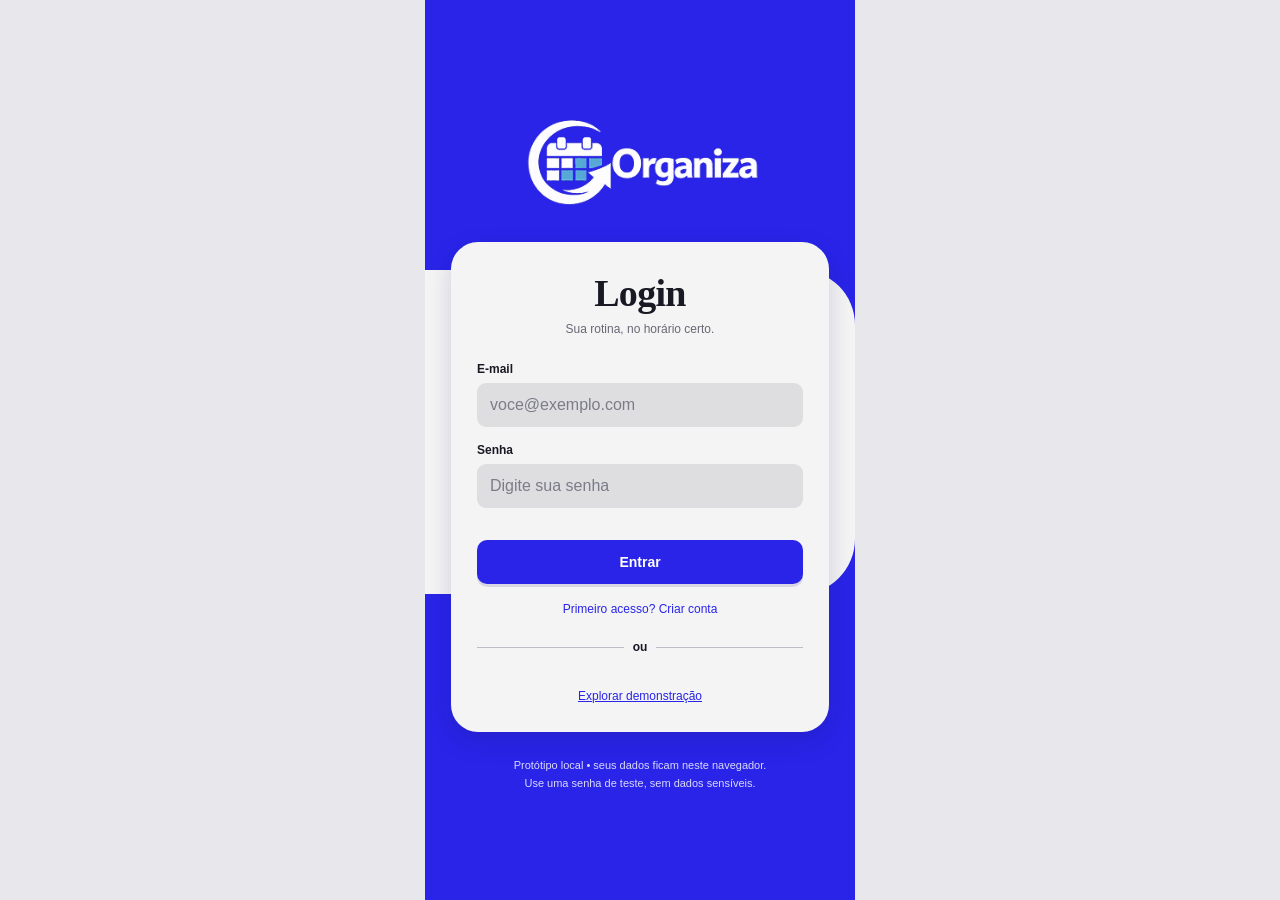
==== commit 05dbed5c: "Corrige ícones, navegação e sessão do MVP" ====
--- a/ajustes.html
+++ b/ajustes.html
@@ -1,73 +1,75 @@
-<!DOCTYPE html>
-<html lang="pt-BR">
-<head>
-  <meta charset="UTF-8">
-  <meta name="viewport" content="width=device-width, initial-scale=1, viewport-fit=cover">
-  <meta name="theme-color" content="#2924e8">
-  <meta name="description" content="Organiza: seus cursos, turmas e horários em um só lugar.">
-  <title>Ajustes | Organiza</title>
-  <link rel="icon" href="data:,">
-  <link rel="stylesheet" href="style.css?v=imagens-figma-1">
-  <script src="dados.js?v=paginas-1" defer></script>
-  <script src="app.js?v=assistente-teste-1" defer></script>
-</head>
-<body data-page="settings">
-  <div id="app" class="app">
-<header class="topbar">
-  <div class="brand-row">
-    <div class="brand">
-  <span class="brand-space">
-    <img class="brand-image" src="assets/logo.png" width="278" height="119" alt="Organiza" onerror="this.hidden = true">
-  </span>
-</div>
-    <a class="icon-button" href="avisos.html" aria-label="Ver notificações"><svg aria-hidden="true" viewBox="0 0 24 24"><path d="M18 8a6 6 0 0 0-12 0c0 7-3 7-3 9h18c0-2-3-2-3-9M10 21h4"/></svg><span class="notification-dot" data-notification hidden></span></a>
-  </div>
-  <h1 id="page-title">Ajustes</h1>
-  <p class="subtitle"></p>
-</header>
-<main class="content">
-
-<section class="card">
-  <h2>Ainda em desenvolvimento</h2>
-  <p class="muted">As opções de ajustes estarão disponíveis em uma próxima versão.</p>
-</section>
-</main>
-<nav class="bottom-nav" aria-label="Navegação principal">
-  <a class="nav-item" href="inicio.html" ><svg aria-hidden="true" viewBox="0 0 24 24"><path d="m3 10 9-7 9 7v11h-7v-8h-4v8H3Z"/></svg><span>Início</span></a>
-  <a class="nav-item" href="cursos.html" data-manager-only><svg aria-hidden="true" viewBox="0 0 24 24"><path d="M9 5h12M9 12h12M9 19h12M3 5h1M3 12h1M3 19h1"/></svg><span>Cursos</span></a>
-  <a class="nav-item" href="horarios.html" ><svg aria-hidden="true" viewBox="0 0 24 24"><path d="M8 2v4m8-4v4M3 10h18M5 4h14a2 2 0 0 1 2 2v14a2 2 0 0 1-2 2H5a2 2 0 0 1-2-2V6a2 2 0 0 1 2-2M7 14h3m4 0h3m-10 4h3"/></svg><span>Horários</span></a>
-  <a class="nav-item" href="avisos.html" data-reader-only><svg aria-hidden="true" viewBox="0 0 24 24"><path d="M9 5h12M9 12h12M9 19h12M3 5h1M3 12h1M3 19h1"/></svg><span>Avisos</span></a>
-  <a class="nav-item" href="assistente.html" data-manager-only>
-    <span class="nav-icon-space" aria-hidden="true"></span>
-    <span>Assistente</span>
-  </a>
-  <a class="nav-item active" href="ajustes.html"  aria-current="page"><svg aria-hidden="true" viewBox="0 0 24 24"><path d="m9 3 1-2h4l1 2 3 2 2 1 2 4-2 2v3l1 2-3 3-3-1-3 2-2-1-3-2-2 1-2-3 1-3-1-3 2-3Z M15 12a3 3 0 1 1-6 0 3 3 0 0 1 6 0"/></svg><span>Ajustes</span></a>
-</nav>
-  </div>
-  <dialog id="modal" aria-labelledby="modal-title">
-    <div class="modal-head">
-      <h2 id="modal-title"></h2>
-      <button class="icon-button" data-action="close" aria-label="Fechar"><svg aria-hidden="true" viewBox="0 0 24 24"><path d="m6 6 12 12M6 18 18 6"/></svg></button>
-    </div>
-    <div id="modal-content"></div>
-  </dialog>
-  <div id="toast" role="status" aria-live="polite"></div>
-
-
-<template id="message-template">
-  <p data-message></p>
-  <button class="primary full dialog-space" data-action="close">Entendi</button>
-</template>
-<template id="delete-template">
-  <p>Excluir <b data-item-name></b>? <span data-class-warning hidden>As aulas desta turma também serão excluídas. </span>Esta ação não pode ser desfeita.</p>
-  <div class="modal-actions">
-    <button class="secondary" data-action="close">Cancelar</button>
-    <button class="danger" data-confirm-delete>Excluir</button>
-  </div>
-</template>
-<template id="empty-template">
-  <div class="empty"><strong data-empty-title></strong><span data-empty-description></span></div>
-</template>
-
-</body>
-</html>
+<!DOCTYPE html>
+<html lang="pt-BR">
+<head>
+  <meta charset="UTF-8">
+  <meta name="viewport" content="width=device-width, initial-scale=1, viewport-fit=cover">
+  <meta name="theme-color" content="#2924e8">
+  <meta name="description" content="Organiza: seus cursos, turmas e horários em um só lugar.">
+  <title>Ajustes | Organiza</title>
+  <link rel="icon" type="image/png" href="assets/logo.png">
+  <link rel="stylesheet" href="style.css?v=ajustes-mvp-1">
+  <script src="dados.js?v=paginas-1" defer></script>
+  <script src="app.js?v=ajustes-mvp-1" defer></script>
+</head>
+<body data-page="settings">
+  <div id="app" class="app">
+<header class="topbar">
+  <div class="brand-row">
+    <div class="brand">
+  <span class="brand-space">
+    <img class="brand-image" src="assets/logo.png" width="278" height="119" alt="Organiza" onerror="this.hidden = true">
+  </span>
+</div>
+    <a class="icon-button" href="avisos.html" aria-label="Ver notificações"><svg aria-hidden="true" viewBox="0 0 24 24"><path d="M18 8a6 6 0 0 0-12 0c0 7-3 7-3 9h18c0-2-3-2-3-9M10 21h4"/></svg><span class="notification-dot" data-notification hidden></span></a>
+  </div>
+  <h1 id="page-title">Ajustes</h1>
+  <p class="subtitle"></p>
+</header>
+<main class="content">
+
+<section class="card stack">
+  <h2>Sessão</h2>
+  <p class="muted">Perfil atual: <strong id="current-role"></strong></p>
+  <a class="secondary full" href="perfis.html">Trocar perfil</a>
+  <button class="secondary full" type="button" data-action="logout">Sair</button>
+</section>
+</main>
+<nav class="bottom-nav" aria-label="Navegação principal">
+  <a class="nav-item" href="inicio.html" ><svg aria-hidden="true" viewBox="0 0 24 24"><path d="m3 10 9-7 9 7v11h-7v-8h-4v8H3Z"/></svg><span>Início</span></a>
+  <a class="nav-item" href="cursos.html" data-manager-only><svg aria-hidden="true" viewBox="0 0 24 24"><path d="M9 5h12M9 12h12M9 19h12M3 5h1M3 12h1M3 19h1"/></svg><span>Cadastros</span></a>
+  <a class="nav-item" href="horarios.html" ><svg aria-hidden="true" viewBox="0 0 24 24"><path d="M8 2v4m8-4v4M3 10h18M5 4h14a2 2 0 0 1 2 2v14a2 2 0 0 1-2 2H5a2 2 0 0 1-2-2V6a2 2 0 0 1 2-2M7 14h3m4 0h3m-10 4h3"/></svg><span>Horários</span></a>
+  <a class="nav-item" href="avisos.html"><svg aria-hidden="true" viewBox="0 0 24 24"><path d="M9 5h12M9 12h12M9 19h12M3 5h1M3 12h1M3 19h1"/></svg><span>Avisos</span></a>
+  <a class="nav-item" href="assistente.html" data-manager-only>
+    <svg aria-hidden="true" viewBox="0 0 24 24"><path d="M21 11.5a7.5 7.5 0 0 1-7.5 7.5H7l-4 3v-8.5A7.5 7.5 0 0 1 10.5 6h3a7.5 7.5 0 0 1 7.5 5.5ZM8 11h8m-8 4h5"/></svg>
+    <span>Assistente</span>
+  </a>
+  <a class="nav-item active" href="ajustes.html"  aria-current="page"><svg aria-hidden="true" viewBox="0 0 24 24"><path d="m9 3 1-2h4l1 2 3 2 2 1 2 4-2 2v3l1 2-3 3-3-1-3 2-2-1-3-2-2 1-2-3 1-3-1-3 2-3Z M15 12a3 3 0 1 1-6 0 3 3 0 0 1 6 0"/></svg><span>Ajustes</span></a>
+</nav>
+  </div>
+  <dialog id="modal" aria-labelledby="modal-title">
+    <div class="modal-head">
+      <h2 id="modal-title"></h2>
+      <button class="icon-button" data-action="close" aria-label="Fechar"><svg aria-hidden="true" viewBox="0 0 24 24"><path d="m6 6 12 12M6 18 18 6"/></svg></button>
+    </div>
+    <div id="modal-content"></div>
+  </dialog>
+  <div id="toast" role="status" aria-live="polite"></div>
+
+
+<template id="message-template">
+  <p data-message></p>
+  <button class="primary full dialog-space" data-action="close">Entendi</button>
+</template>
+<template id="delete-template">
+  <p>Excluir <b data-item-name></b>? <span data-class-warning hidden>As aulas desta turma também serão excluídas. </span>Esta ação não pode ser desfeita.</p>
+  <div class="modal-actions">
+    <button class="secondary" data-action="close">Cancelar</button>
+    <button class="danger" data-confirm-delete>Excluir</button>
+  </div>
+</template>
+<template id="empty-template">
+  <div class="empty"><strong data-empty-title></strong><span data-empty-description></span></div>
+</template>
+
+</body>
+</html>
--- a/style.css
+++ b/style.css
@@ -1,1343 +1,1338 @@
-/* Layout exclusivamente mobile. Em telas grandes, mantém a largura de celular. */
-:root {
-  --blue:#2924e8;
-  --blue-dark:#211bc6;
-  --ink:#191924;
-  --muted:#686875;
-  --paper:#f4f4f5;
-  --card:#e2e2e4;
-  --line:#d2d2d7;
-  --serif:Georgia,'Times New Roman',serif;
-  --shadow:0 3px 0 #00000016,0 5px 13px #00000005
-}
-
-* {
-  box-sizing:border-box
-}
-
-body {
-  margin:0;
-  background:#e8e8ec;
-  color:var(--ink);
-  font-family:Arial,Helvetica,sans-serif;
-  font-size:14px
-}
-
-button,input,select,textarea {
-  font:inherit
-}
-
-button,a,input,select,textarea {
-  -webkit-tap-highlight-color:transparent
-}
-
-button {
-  cursor:pointer
-}
-
-button:disabled {
-  cursor:not-allowed;
-  opacity:.5
-}
-
-button:focus-visible,a:focus-visible {
-  outline:3px solid #ffbd4b;
-  outline-offset:3px
-}
-
-input:focus,select:focus,textarea:focus {
-  outline:2px solid var(--blue);
-  outline-offset:2px
-}
-
-button {
-  color:inherit
-}
-
-h1,h2,h3,p {
-  margin:0
-}
-
-h1,h2,h3 {
-  font-family:var(--serif);
-  font-weight:800
-}
-
-h1 {
-  font-size:30px;
-  letter-spacing:-.7px
-}
-
-h2 {
-  font-size:23px
-}
-
-h3 {
-  font-size:19px;
-  line-height:1.2
-}
-
-small {
-  font-size:11px
-}
-
-svg {
-  width:24px;
-  height:24px;
-  fill:none;
-  stroke:currentColor;
-  stroke-width:1.7;
-  stroke-linecap:round;
-  stroke-linejoin:round;
-  flex-shrink:0
-}
-
-button svg {
-  pointer-events:none
-}
-
-a {
-  color:var(--blue)
-}
-
-.app {
-  max-width:430px;
-  min-height:100dvh;
-  margin:auto;
-  background:var(--paper);
-  position:relative;
-  overflow:clip
-}
-
-.topbar {
-  background:var(--blue);
-  color:white;
-  padding:20px 20px 35px
-}
-
-.brand-row {
-  display:flex;
-  align-items:center;
-  justify-content:space-between;
-  margin-bottom:22px
-}
-
-.brand {
-  display:flex;
-  align-items:center;
-  font-size:21px;
-  letter-spacing:-1.1px;
-  font-weight:800;
-  color:white;
-  text-decoration:none
-}
-
-.brand-space {
-  display:block;
-  width:165px;
-  height:auto;
-  aspect-ratio:278 / 119;
-}
-
-.brand-image {
-  display:block;
-  width:100%;
-  height:100%;
-  object-fit:contain;
-  object-position:left center;
-}
-
-.icon-button {
-  background:transparent;
-  border:0;
-  display:grid;
-  place-items:center;
-  min-width:44px;
-  min-height:44px;
-  border-radius:12px;
-  position:relative
-}
-
-.notification-dot {
-  position:absolute;
-  top:8px;
-  right:8px;
-  background:#ffdb58;
-  width:7px;
-  height:7px;
-  border-radius:50%;
-  border:1px solid var(--blue)
-}
-
-.eyebrow {
-  font-size:11px;
-  letter-spacing:1.4px;
-  text-transform:uppercase;
-  margin-bottom:6px;
-  opacity:.8
-}
-
-.subtitle {
-  font-size:12px;
-  line-height:1.5;
-  margin-top:5px;
-  opacity:.86
-}
-
-.content {
-  position:relative;
-  margin-top:-19px;
-  border-radius:26px 26px 0 0;
-  background:var(--paper);
-  padding:22px 18px 108px;
-  min-height:calc(100dvh - 158px)
-}
-
-.section-title {
-  display:flex;
-  justify-content:space-between;
-  align-items:center;
-  gap:8px;
-  margin:24px 0 12px
-}
-
-.section-title h2 {
-  font-size:20px
-}
-
-.section-title:first-child {
-  margin-top:0
-}
-
-.link-button {
-  border:0;
-  background:transparent;
-  color:var(--blue);
-  font-size:12px;
-  font-weight:bold;
-  padding:10px 0
-}
-
-.primary,.secondary,.danger {
-  border:0;
-  border-radius:10px;
-  padding:13px 16px;
-  min-height:44px;
-  font-weight:bold;
-  display:flex;
-  align-items:center;
-  justify-content:center;
-  gap:8px
-}
-
-.primary {
-  background:var(--blue);
-  color:white;
-  box-shadow:0 3px 0 #17126e20
-}
-
-.primary:active {
-  background:var(--blue-dark);
-  transform:translateY(1px)
-}
-
-.secondary {
-  background:transparent;
-  border:1px solid #bdbcc9;
-  color:var(--blue)
-}
-
-.danger {
-  color:#b52b3c;
-  background:#ffe9ed
-}
-
-.full {
-  width:100%
-}
-
-.muted {
-  color:var(--muted)
-}
-
-.tiny {
-  font-size:11px;
-  line-height:1.5
-}
-
-.card {
-  border:1px solid #d8d8dd;
-  background:var(--card);
-  border-radius:14px;
-  padding:16px;
-  box-shadow:var(--shadow)
-}
-
-.stack {
-  display:grid;
-  gap:13px
-}
-
-.row {
-  display:flex;
-  align-items:center;
-  gap:12px
-}
-
-.between {
-  justify-content:space-between
-}
-
-.grow {
-  flex:1;
-  min-width:0
-}
-
-.badge {
-  display:inline-flex;
-  align-items:center;
-  gap:5px;
-  padding:5px 8px;
-  border-radius:6px;
-  font-size:10px;
-  font-weight:bold;
-  background:#e8e7ff;
-  color:var(--blue)
-}
-
-.badge.green {
-  background:#e0efdf;
-  color:#387443
-}
-
-.badge svg {
-  width:13px;
-  height:13px
-}
-
-.avatar {
-  width:59px;
-  height:59px;
-  flex-shrink:0;
-  border-radius:50%;
-  background:#c9c8e4;
-  color:var(--blue);
-  display:grid;
-  place-items:center
-}
-
-.avatar svg {
-  width:33px;
-  height:33px
-}
-
-.avatar.green {
-  background:#c4ddc0;
-  color:#288a27
-}
-
-.avatar.yellow {
-  background:#ebe5a7;
-  color:#797017
-}
-
-.avatar.purple {
-  background:#b8b6ed;
-  color:#4030e7
-}
-
-.avatar.brown {
-  background:#c9bdb9;
-  color:#5d4a42
-}
-
-.avatar.pink {
-  background:#e2c5cb;
-  color:#714b55
-}
-
-.bottom-nav {
-  position:fixed;
-  bottom:0;
-  left:50%;
-  transform:translateX(-50%);
-  width:100%;
-  max-width:430px;
-  z-index:10;
-  display:flex;
-  justify-content:space-around;
-  padding:8px 8px max(9px,env(safe-area-inset-bottom));
-  background:#dedee1eF;
-  backdrop-filter:blur(14px);
-  border-top:1px solid #ceced4
-}
-
-.nav-item {
-  flex:1;
-  border:0;
-  background:none;
-  min-height:52px;
-  display:flex;
-  flex-direction:column;
-  align-items:center;
-  justify-content:center;
-  gap:5px;
-  color:#494953;
-  font-size:10px;
-  border-radius:12px
-}
-
-.nav-item.active {
-  color:var(--blue);
-  background:#ceccff66
-}
-
-.nav-item svg {
-  width:25px;
-  height:25px
-}
-
-.date-line {
-  font-size:12px;
-  border-bottom:1px solid #cdccd5;
-  padding-bottom:12px;
-  margin-bottom:18px
-}
-
-.next-card {
-  padding:19px;
-  background:#e3e2e9
-}
-
-.next-card .eyebrow {
-  color:var(--blue);
-  font-weight:bold;
-  opacity:1
-}
-
-.next-card h2 {
-  font-size:27px;
-  margin:9px 0 15px
-}
-
-.detail-bar {
-  display:flex;
-  align-items:center;
-  gap:8px;
-  margin-top:6px;
-  padding:9px 11px;
-  background:var(--blue);
-  color:#fff;
-  border-radius:6px;
-  font-size:12px
-}
-
-.detail-bar svg {
-  width:16px;
-  height:16px
-}
-
-.lesson-row {
-  display:flex;
-  align-items:center;
-  justify-content:space-between;
-  padding:10px 11px;
-  background:var(--blue);
-  color:white;
-  border-radius:6px;
-  font-size:12px;
-  margin:5px 0
-}
-
-.lesson-row span {
-  display:flex;
-  align-items:center;
-  gap:7px
-}
-
-.lesson-row svg {
-  width:15px;
-  height:15px
-}
-
-.notice {
-  border-top:3px solid #c4c1ff
-}
-
-.notice p {
-  font-size:12px;
-  line-height:1.7
-}
-
-.notice h3 {
-  font-size:16px;
-  margin-bottom:9px
-}
-
-.weekdays {
-  display:flex;
-  gap:7px;
-  margin-bottom:20px
-}
-
-.day {
-  flex:1;
-  min-height:37px;
-  border:0;
-  border-radius:20px;
-  background:#e1e1e7;
-  color:#6f6b9c;
-  font-size:12px
-}
-
-.day.active {
-  background:var(--blue);
-  color:white
-}
-
-.period {
-  color:var(--muted);
-  font-size:12px;
-  margin:14px 0 10px
-}
-
-.lesson-card {
-  padding:13px
-}
-
-.lesson-card h3 {
-  font-size:19px
-}
-
-.lesson-time {
-  font-size:20px;
-  margin-top:5px
-}
-
-.lesson-meta {
-  display:flex;
-  justify-content:space-between;
-  align-items:center;
-  margin-top:9px;
-  font-size:11px;
-  color:#555463
-}
-
-.text-action {
-  background:none;
-  border:0;
-  color:var(--blue);
-  padding:10px 0 10px 8px;
-  font-size:11px;
-  white-space:nowrap
-}
-
-.metrics {
-  display:grid;
-  grid-template-columns:repeat(3,1fr);
-  gap:9px
-}
-
-.metric {
-  border:0;
-  text-align:left;
-  min-height:106px;
-  border-radius:11px;
-  padding:12px 10px;
-  display:flex;
-  flex-direction:column;
-  align-items:flex-start;
-  gap:7px;
-  box-shadow:var(--shadow)
-}
-
-.metric svg {
-  width:29px;
-  height:29px
-}
-
-.metric span {
-  font-size:12px;
-  font-weight:bold
-}
-
-.metric small {
-  font-size:10px
-}
-
-.metric.green {
-  background:#c4d9c6
-}
-
-.metric.pink {
-  background:#e4c9ce
-}
-
-.metric.yellow {
-  background:#eae399
-}
-
-.metric.brown {
-  background:#c7bcb9
-}
-
-.metric.blue {
-  background:#4940ee;
-  color:white
-}
-
-.metric.lime {
-  background:#9ed58b
-}
-
-.assistant-card {
-  margin:24px 0;
-  border:1px solid #c8c5ef
-}
-
-.assistant-card h3 {
-  font-size:17px;
-  margin-bottom:12px
-}
-
-.prompt-link {
-  width:100%;
-  background:var(--blue);
-  color:white;
-  border:0;
-  border-radius:8px;
-  display:flex;
-  justify-content:space-between;
-  align-items:center;
-  padding:13px;
-  font-size:12px;
-  text-align:left
-}
-
-.prompt-link svg {
-  width:18px
-}
-
-.alert-count {
-  color:var(--blue);
-  font-weight:bold
-}
-
-.toolbar {
-  display:flex;
-  gap:8px;
-  margin-bottom:12px
-}
-
-.search {
-  position:relative;
-  flex:1;
-  min-width:0
-}
-
-.search svg {
-  position:absolute;
-  left:12px;
-  top:12px;
-  width:18px;
-  height:18px;
-  color:#666
-}
-
-.search input {
-  padding-left:37px
-}
-
-.toolbar .secondary {
-  font-size:12px;
-  padding:8px 10px;
-  white-space:nowrap
-}
-
-.toolbar .secondary svg {
-  width:17px
-}
-
-.filters {
-  display:flex;
-  gap:7px;
-  margin-bottom:18px
-}
-
-.filters select {
-  font-size:11px;
-  padding:8px;
-  min-width:0;
-  flex:1
-}
-
-.field,input,select,textarea {
-  width:100%;
-  background:#e0e0e3;
-  border:1px solid transparent;
-  border-radius:9px;
-  padding:12px;
-  color:var(--ink);
-  min-height:44px
-}
-
-input::placeholder,textarea::placeholder {
-  color:#7c7c89
-}
-
-.entity-card {
-  padding:14px 13px 10px
-}
-
-.entity-card h3 {
-  font-size:18px;
-  overflow-wrap:anywhere
-}
-
-.entity-meta {
-  font-size:11px;
-  line-height:1.65;
-  color:#585863;
-  margin-top:4px
-}
-
-.entity-actions {
-  display:flex;
-  justify-content:flex-end;
-  gap:7px;
-  margin-top:6px
-}
-
-.edit-button {
-  border:1px solid #ada7f3;
-  color:var(--blue);
-  border-radius:6px;
-  background:#ffffff45;
-  width:44px;
-  height:32px;
-  display:grid;
-  place-items:center
-}
-
-.edit-button.delete {
-  border-color:#e7a4ac;
-  color:#c13c4d
-}
-
-.edit-button svg {
-  width:15px;
-  height:15px
-}
-
-.empty {
-  padding:35px 15px;
-  text-align:center;
-  color:var(--muted);
-  line-height:1.7
-}
-
-.empty svg {
-  width:34px;
-  height:34px;
-  margin-bottom:10px
-}
-
-.empty strong {
-  display:block;
-  color:var(--ink)
-}
-
-.auth {
-  background:var(--blue);
-  min-height:100dvh;
-  padding:47px 26px 40px;
-  display:flex;
-  flex-direction:column;
-  justify-content:center;
-  gap:25px;
-  position:relative
-}
-
-.auth:before {
-  content:'';
-  position:absolute;
-  top:30%;
-  left:0;
-  right:0;
-  height:36%;
-  background:var(--paper);
-  border-radius:0 55px 55px 0
-}
-
-.auth .brand {
-  font-size:34px;
-  position:relative;
-  justify-content:center
-}
-
-.auth .brand-space {
-  width:240px;
-}
-
-.auth .brand-image {
-  object-position:center;
-}
-
-.auth-card {
-  position:relative;
-  background:var(--paper);
-  padding:29px 26px;
-  border-radius:27px;
-  box-shadow:0 9px 25px #1110542b
-}
-
-.auth-card h1 {
-  text-align:center;
-  font-size:38px;
-  margin-bottom:7px
-}
-
-.auth-card>.muted {
-  text-align:center;
-  margin-bottom:26px;
-  font-size:12px
-}
-
-.auth form {
-  display:grid;
-  gap:16px
-}
-
-label {
-  display:grid;
-  gap:7px;
-  font-size:12px;
-  font-weight:bold
-}
-
-.auth input {
-  background:#dedee1;
-  font-weight:normal
-}
-
-.divider {
-  display:flex;
-  align-items:center;
-  gap:9px;
-  margin:24px 0 17px;
-  font-size:12px;
-  font-weight:bold
-}
-
-.divider:before,.divider:after {
-  content:'';
-  height:1px;
-  background:#bdbdc7;
-  flex:1
-}
-
-.social {
-  border:1px solid #e5e5e9;
-  background:white;
-  box-shadow:var(--shadow);
-  width:100%;
-  border-radius:12px;
-  min-height:47px;
-  display:flex;
-  align-items:center;
-  justify-content:center;
-  gap:13px;
-  margin:10px 0;
-  font-size:12px
-}
-
-.social img {
-  height:22px;
-  width:22px;
-  object-fit:contain
-}
-
-.social-image {
-  width:22px;
-  height:22px;
-  flex-shrink:0;
-  display:flex;
-  align-items:center;
-  justify-content:center;
-  overflow:hidden;
-}
-
-/* Os PNGs do Figma incluem margens transparentes. Centraliza o símbolo
-   em 22 px, preservando a imagem exportada e sua proporção original. */
-.social-image img {
-  width:calc(22px * 113 / 39);
-  height:auto;
-  flex-shrink:0;
-}
-
-.social-image img[src$="telefone.png"] {
-  width:calc(22px * 107 / 32);
-}
-
-.auth-foot {
-  font-size:11px;
-  text-align:center;
-  color:#dad9ff;
-  position:relative;
-  line-height:1.6
-}
-
-.auth-switch {
-  border:0;
-  background:transparent;
-  color:var(--blue);
-  font-size:12px;
-  text-decoration:underline;
-  width:100%;
-  padding:18px 0 0
-}
-
-.form-error {
-  font-size:12px;
-  color:#b22e46;
-  line-height:1.4
-}
-
-.profile-screen {
-  min-height:100dvh
-}
-
-.profile-header {
-  background:var(--blue);
-  border-radius:0 0 28px 28px;
-  padding:35px 20px
-}
-
-.profile-header .brand {
-  justify-content:center;
-  font-size:29px
-}
-
-.profile-panel {
-  margin:23px;
-  padding:24px 18px;
-  background:#f9f9fa;
-  border-radius:24px;
-  box-shadow:0 4px 16px #00000015
-}
-
-.profile-panel h1 {
-  font-size:26px;
-  text-align:center;
-  margin-bottom:7px
-}
-
-.profile-panel>p {
-  text-align:center;
-  font-size:12px;
-  margin-bottom:22px
-}
-
-.profile-choice {
-  margin-top:16px
-}
-
-.profile-choice .avatar {
-  color:#333
-}
-
-.profile-choice h2 {
-  font-size:20px
-}
-
-.profile-choice p {
-  font-size:12px;
-  line-height:1.5;
-  margin-top:5px;
-  color:#62626b
-}
-
-.profile-choice .primary {
-  margin-top:14px;
-  font-size:12px;
-  width:100%
-}
-
-.profile-footer {
-  text-align:center;
-  margin-top:16px;
-  font-size:11px;
-  color:var(--muted)
-}
-
-.settings-form {
-  display:grid;
-  gap:16px
-}
-
-.settings-form input,.settings-form select {
-  background:white;
-  font-weight:normal
-}
-
-.settings-group {
-  margin-top:22px
-}
-
-.setting-button {
-  width:100%;
-  display:flex;
-  gap:10px;
-  align-items:center;
-  background:var(--card);
-  border:0;
-  border-bottom:1px solid #c9c9d0;
-  text-align:left;
-  padding:16px;
-  border-radius:8px;
-  margin:5px 0;
-  font-size:13px
-}
-
-.setting-button svg {
-  width:20px;
-  color:var(--blue)
-}
-
-.ai-intro {
-  text-align:center;
-  margin-bottom:24px
-}
-
-.ai-intro h2 {
-  font-size:23px;
-  color:var(--blue)
-}
-
-.ai-intro p {
-  font-size:12px;
-  line-height:1.6;
-  margin:9px auto;
-  max-width:280px
-}
-
-.ai-hero .avatar {
-  background:#d0ccff
-}
-
-.ai-hero h3 {
-  font-family:Arial,sans-serif;
-  font-size:17px
-}
-
-.ai-hero p {
-  font-size:12px;
-  line-height:1.6;
-  margin:7px 0 10px
-}
-
-.chat-content {
-  padding-bottom:170px;
-  min-height:calc(100dvh - 140px)
-}
-
-.chat-tag {
-  text-align:center;
-  margin-bottom:22px;
-  color:var(--muted);
-  font-size:11px
-}
-
-.bubble {
-  max-width:91%;
-  padding:15px;
-  border-radius:15px;
-  background:#dfdfe4;
-  font-size:13px;
-  line-height:1.6;
-  white-space:pre-wrap;
-  margin-bottom:15px;
-  overflow-wrap:anywhere
-}
-
-.bubble.user {
-  margin-left:auto;
-  background:#e0deff;
-  border-bottom-right-radius:4px
-}
-
-.bubble.assistant {
-  border-bottom-left-radius:4px
-}
-
-.bubble .primary {
-  margin-top:12px;
-  font-size:12px;
-  white-space:normal
-}
-
-.chat-form {
-  position:fixed;
-  bottom:80px;
-  left:50%;
-  transform:translateX(-50%);
-  display:flex;
-  gap:8px;
-  width:calc(100% - 32px);
-  max-width:398px;
-  padding:8px;
-  background:var(--paper);
-  border:1px solid var(--line);
-  border-radius:15px;
-  z-index:12;
-  box-shadow:0 0 16px #00000006
-}
-
-.chat-form input {
-  background:#e4e4e8;
-  border-radius:9px;
-  font-size:12px;
-  min-width:0
-}
-
-.chat-form button {
-  padding:10px;
-  min-width:44px
-}
-
-.chat-form button svg {
-  width:19px
-}
-
-.examples {
-  display:grid;
-  gap:9px;
-  margin-bottom:20px
-}
-
-.example {
-  padding:13px;
-  border:1px solid #cbc8f1;
-  border-radius:10px;
-  color:var(--blue);
-  background:#eeedff;
-  text-align:left;
-  font-size:12px;
-  line-height:1.5
-}
-
-.alert-card h3 {
-  font-size:18px;
-  margin-bottom:9px
-}
-
-.alert-card p {
-  font-size:12px;
-  line-height:1.6
-}
-
-.alert-card .secondary {
-  margin-top:12px;
-  font-size:12px
-}
-
-.save-note {
-  color:#4e7156;
-  font-size:11px;
-  text-align:center;
-  margin-top:15px
-}
-
-.list-heading {
-  display:flex;
-  align-items:center;
-  gap:10px;
-  margin-bottom:18px
-}
-
-.list-heading .secondary {
-  margin-left:auto;
-  font-size:12px
-}
-
-.list-heading span {
-  font-size:12px;
-  color:var(--muted)
-}
-
-dialog {
-  border:0;
-  border-radius:22px;
-  padding:24px;
-  width:calc(100% - 32px);
-  max-width:398px;
-  background:var(--paper);
-  box-shadow:0 16px 60px #00000040;
-  max-height:88dvh;
-  overflow:auto
-}
-
-dialog::backdrop {
-  background:#16143380;
-  backdrop-filter:blur(3px)
-}
-
-.modal-head {
-  display:flex;
-  align-items:center;
-  justify-content:space-between;
-  margin-bottom:17px
-}
-
-.modal-head h2 {
-  font-size:23px
-}
-
-.modal-head button {
-  margin:-10px -10px -10px 0
-}
-
-dialog form {
-  display:grid;
-  gap:14px
-}
-
-dialog input,dialog select {
-  background:white;
-  font-weight:normal
-}
-
-dialog .modal-actions {
-  display:flex;
-  gap:9px;
-  margin-top:10px
-}
-
-dialog .modal-actions>* {
-  flex:1
-}
-
-dialog p {
-  line-height:1.7;
-  font-size:13px
-}
-
-dialog dl {
-  display:grid;
-  grid-template-columns:100px 1fr;
-  gap:14px;
-  font-size:13px
-}
-
-dialog dt {
-  color:var(--muted)
-}
-
-dialog dd {
-  margin:0;
-  overflow-wrap:anywhere
-}
-
-#toast {
-  position:fixed;
-  bottom:102px;
-  left:50%;
-  transform:translate(-50%,15px);
-  width:max-content;
-  max-width:calc(100% - 44px);
-  padding:13px 18px;
-  border-radius:11px;
-  background:#20202c;
-  color:white;
-  font-size:12px;
-  opacity:0;
-  pointer-events:none;
-  z-index:100;
-  transition:.2s;
-  box-shadow:0 5px 20px #00000025
-}
-
-#toast.visible {
-  opacity:1;
-  transform:translate(-50%,0)
-}
-
-@media(prefers-reduced-motion:reduce) {
-  * {
-    scroll-behavior:auto!important;
-    transition:none!important
-  }
-
-}
-
-/* Evita o zoom automático ao preencher formulários no iPhone. */
-input, select, textarea, .filters select, .chat-form input {
-  font-size: 16px;
-}
-
-
-
-/* Links entre os arquivos HTML usam o mesmo visual dos botões. */
-[hidden] {
-  display:none !important;
-}
-
-a.primary,a.secondary,a.nav-item,a.metric,a.icon-button,a.prompt-link,a.link-button,a.auth-switch {
-  text-decoration:none;
-}
-
-a.icon-button,a.metric {
-  color:inherit;
-}
-
-a.auth-switch {
-  display:block;
-  text-align:center;
-}
-
-.social {
-  width:100%;
-}
-
-.entity-meta,.alert-card p,.history-text {
-  white-space:pre-line;
-}
-
-.schedule-picker {
-  margin-bottom:18px;
-}
-
-.dialog-space {
-  margin-top:20px;
-}
-
-.history-text {
-  font-size:13px;
-  line-height:1.6;
-}
-
-.history-date {
-  margin-top:8px;
-}
-
-.ai-foot {
-  margin-top:20px;
-  text-align:center;
-}
-
-.warning {
-  color:#a87600;
-}
-
-.save-note svg {
-  width:12px;
-  height:12px;
-  vertical-align:middle;
-}
-
-/* Reserva o lugar do ícone sem desenhar uma imagem. */
-.nav-icon-space {
-  width:25px;
-  height:25px;
-}
-
+/* Layout exclusivamente mobile. Em telas grandes, mantém a largura de celular. */
+:root {
+  --blue:#2924e8;
+  --blue-dark:#211bc6;
+  --ink:#191924;
+  --muted:#686875;
+  --paper:#f4f4f5;
+  --card:#e2e2e4;
+  --line:#d2d2d7;
+  --serif:Georgia,'Times New Roman',serif;
+  --shadow:0 3px 0 #00000016,0 5px 13px #00000005
+}
+
+* {
+  box-sizing:border-box
+}
+
+body {
+  margin:0;
+  background:#e8e8ec;
+  color:var(--ink);
+  font-family:Arial,Helvetica,sans-serif;
+  font-size:14px
+}
+
+button,input,select,textarea {
+  font:inherit
+}
+
+button,a,input,select,textarea {
+  -webkit-tap-highlight-color:transparent
+}
+
+button {
+  cursor:pointer
+}
+
+button:disabled {
+  cursor:not-allowed;
+  opacity:.5
+}
+
+button:focus-visible,a:focus-visible {
+  outline:3px solid #ffbd4b;
+  outline-offset:3px
+}
+
+input:focus,select:focus,textarea:focus {
+  outline:2px solid var(--blue);
+  outline-offset:2px
+}
+
+button {
+  color:inherit
+}
+
+h1,h2,h3,p {
+  margin:0
+}
+
+h1,h2,h3 {
+  font-family:var(--serif);
+  font-weight:800
+}
+
+h1 {
+  font-size:30px;
+  letter-spacing:-.7px
+}
+
+h2 {
+  font-size:23px
+}
+
+h3 {
+  font-size:19px;
+  line-height:1.2
+}
+
+small {
+  font-size:11px
+}
+
+svg {
+  width:24px;
+  height:24px;
+  fill:none;
+  stroke:currentColor;
+  stroke-width:1.7;
+  stroke-linecap:round;
+  stroke-linejoin:round;
+  flex-shrink:0
+}
+
+button svg {
+  pointer-events:none
+}
+
+a {
+  color:var(--blue)
+}
+
+.app {
+  max-width:430px;
+  min-height:100dvh;
+  margin:auto;
+  background:var(--paper);
+  position:relative;
+  overflow:clip
+}
+
+.topbar {
+  background:var(--blue);
+  color:white;
+  padding:20px 20px 35px
+}
+
+.brand-row {
+  display:flex;
+  align-items:center;
+  justify-content:space-between;
+  margin-bottom:22px
+}
+
+.brand {
+  display:flex;
+  align-items:center;
+  font-size:21px;
+  letter-spacing:-1.1px;
+  font-weight:800;
+  color:white;
+  text-decoration:none
+}
+
+.brand-space {
+  display:block;
+  width:165px;
+  height:auto;
+  aspect-ratio:278 / 119;
+}
+
+.brand-image {
+  display:block;
+  width:100%;
+  height:100%;
+  object-fit:contain;
+  object-position:left center;
+}
+
+.icon-button {
+  background:transparent;
+  border:0;
+  display:grid;
+  place-items:center;
+  min-width:44px;
+  min-height:44px;
+  border-radius:12px;
+  position:relative
+}
+
+.notification-dot {
+  position:absolute;
+  top:8px;
+  right:8px;
+  background:#ffdb58;
+  width:7px;
+  height:7px;
+  border-radius:50%;
+  border:1px solid var(--blue)
+}
+
+.eyebrow {
+  font-size:11px;
+  letter-spacing:1.4px;
+  text-transform:uppercase;
+  margin-bottom:6px;
+  opacity:.8
+}
+
+.subtitle {
+  font-size:12px;
+  line-height:1.5;
+  margin-top:5px;
+  opacity:.86
+}
+
+.content {
+  position:relative;
+  margin-top:-19px;
+  border-radius:26px 26px 0 0;
+  background:var(--paper);
+  padding:22px 18px 108px;
+  min-height:calc(100dvh - 158px)
+}
+
+.section-title {
+  display:flex;
+  justify-content:space-between;
+  align-items:center;
+  gap:8px;
+  margin:24px 0 12px
+}
+
+.section-title h2 {
+  font-size:20px
+}
+
+.section-title:first-child {
+  margin-top:0
+}
+
+.link-button {
+  border:0;
+  background:transparent;
+  color:var(--blue);
+  font-size:12px;
+  font-weight:bold;
+  padding:10px 0
+}
+
+.primary,.secondary,.danger {
+  border:0;
+  border-radius:10px;
+  padding:13px 16px;
+  min-height:44px;
+  font-weight:bold;
+  display:flex;
+  align-items:center;
+  justify-content:center;
+  gap:8px
+}
+
+.primary {
+  background:var(--blue);
+  color:white;
+  box-shadow:0 3px 0 #17126e20
+}
+
+.primary:active {
+  background:var(--blue-dark);
+  transform:translateY(1px)
+}
+
+.secondary {
+  background:transparent;
+  border:1px solid #bdbcc9;
+  color:var(--blue)
+}
+
+.danger {
+  color:#b52b3c;
+  background:#ffe9ed
+}
+
+.full {
+  width:100%
+}
+
+.muted {
+  color:var(--muted)
+}
+
+.tiny {
+  font-size:11px;
+  line-height:1.5
+}
+
+.card {
+  border:1px solid #d8d8dd;
+  background:var(--card);
+  border-radius:14px;
+  padding:16px;
+  box-shadow:var(--shadow)
+}
+
+.stack {
+  display:grid;
+  gap:13px
+}
+
+.row {
+  display:flex;
+  align-items:center;
+  gap:12px
+}
+
+.between {
+  justify-content:space-between
+}
+
+.grow {
+  flex:1;
+  min-width:0
+}
+
+.badge {
+  display:inline-flex;
+  align-items:center;
+  gap:5px;
+  padding:5px 8px;
+  border-radius:6px;
+  font-size:10px;
+  font-weight:bold;
+  background:#e8e7ff;
+  color:var(--blue)
+}
+
+.badge.green {
+  background:#e0efdf;
+  color:#387443
+}
+
+.badge svg {
+  width:13px;
+  height:13px
+}
+
+.avatar {
+  width:59px;
+  height:59px;
+  flex-shrink:0;
+  border-radius:50%;
+  background:#c9c8e4;
+  color:var(--blue);
+  display:grid;
+  place-items:center
+}
+
+.avatar svg {
+  width:33px;
+  height:33px
+}
+
+.avatar.green {
+  background:#c4ddc0;
+  color:#288a27
+}
+
+.avatar.yellow {
+  background:#ebe5a7;
+  color:#797017
+}
+
+.avatar.purple {
+  background:#b8b6ed;
+  color:#4030e7
+}
+
+.avatar.brown {
+  background:#c9bdb9;
+  color:#5d4a42
+}
+
+.avatar.pink {
+  background:#e2c5cb;
+  color:#714b55
+}
+
+.bottom-nav {
+  position:fixed;
+  bottom:0;
+  left:50%;
+  transform:translateX(-50%);
+  width:100%;
+  max-width:430px;
+  z-index:10;
+  display:flex;
+  justify-content:space-around;
+  padding:8px 8px max(9px,env(safe-area-inset-bottom));
+  background:#dedee1eF;
+  backdrop-filter:blur(14px);
+  border-top:1px solid #ceced4
+}
+
+.nav-item {
+  flex:1;
+  border:0;
+  background:none;
+  min-height:52px;
+  display:flex;
+  flex-direction:column;
+  align-items:center;
+  justify-content:center;
+  gap:5px;
+  color:#494953;
+  font-size:10px;
+  border-radius:12px
+}
+
+.nav-item.active {
+  color:var(--blue);
+  background:#ceccff66
+}
+
+.nav-item svg {
+  width:25px;
+  height:25px
+}
+
+.date-line {
+  font-size:12px;
+  border-bottom:1px solid #cdccd5;
+  padding-bottom:12px;
+  margin-bottom:18px
+}
+
+.next-card {
+  padding:19px;
+  background:#e3e2e9
+}
+
+.next-card .eyebrow {
+  color:var(--blue);
+  font-weight:bold;
+  opacity:1
+}
+
+.next-card h2 {
+  font-size:27px;
+  margin:9px 0 15px
+}
+
+.detail-bar {
+  display:flex;
+  align-items:center;
+  gap:8px;
+  margin-top:6px;
+  padding:9px 11px;
+  background:var(--blue);
+  color:#fff;
+  border-radius:6px;
+  font-size:12px
+}
+
+.detail-bar svg {
+  width:16px;
+  height:16px
+}
+
+.lesson-row {
+  display:flex;
+  align-items:center;
+  justify-content:space-between;
+  padding:10px 11px;
+  background:var(--blue);
+  color:white;
+  border-radius:6px;
+  font-size:12px;
+  margin:5px 0
+}
+
+.lesson-row span {
+  display:flex;
+  align-items:center;
+  gap:7px
+}
+
+.lesson-row svg {
+  width:15px;
+  height:15px
+}
+
+.notice {
+  border-top:3px solid #c4c1ff
+}
+
+.notice p {
+  font-size:12px;
+  line-height:1.7
+}
+
+.notice h3 {
+  font-size:16px;
+  margin-bottom:9px
+}
+
+.weekdays {
+  display:flex;
+  gap:7px;
+  margin-bottom:20px
+}
+
+.day {
+  flex:1;
+  min-height:37px;
+  border:0;
+  border-radius:20px;
+  background:#e1e1e7;
+  color:#6f6b9c;
+  font-size:12px
+}
+
+.day.active {
+  background:var(--blue);
+  color:white
+}
+
+.period {
+  color:var(--muted);
+  font-size:12px;
+  margin:14px 0 10px
+}
+
+.lesson-card {
+  padding:13px
+}
+
+.lesson-card h3 {
+  font-size:19px
+}
+
+.lesson-time {
+  font-size:20px;
+  margin-top:5px
+}
+
+.lesson-meta {
+  display:flex;
+  justify-content:space-between;
+  align-items:center;
+  margin-top:9px;
+  font-size:11px;
+  color:#555463
+}
+
+.text-action {
+  background:none;
+  border:0;
+  color:var(--blue);
+  padding:10px 0 10px 8px;
+  font-size:11px;
+  white-space:nowrap
+}
+
+.metrics {
+  display:grid;
+  grid-template-columns:repeat(3,1fr);
+  gap:9px
+}
+
+.metric {
+  border:0;
+  text-align:left;
+  min-height:106px;
+  border-radius:11px;
+  padding:12px 10px;
+  display:flex;
+  flex-direction:column;
+  align-items:flex-start;
+  gap:7px;
+  box-shadow:var(--shadow)
+}
+
+.metric svg {
+  width:29px;
+  height:29px
+}
+
+.metric span {
+  font-size:12px;
+  font-weight:bold
+}
+
+.metric small {
+  font-size:10px
+}
+
+.metric.green {
+  background:#c4d9c6
+}
+
+.metric.pink {
+  background:#e4c9ce
+}
+
+.metric.yellow {
+  background:#eae399
+}
+
+.metric.brown {
+  background:#c7bcb9
+}
+
+.metric.blue {
+  background:#4940ee;
+  color:white
+}
+
+.metric.lime {
+  background:#9ed58b
+}
+
+.assistant-card {
+  margin:24px 0;
+  border:1px solid #c8c5ef
+}
+
+.assistant-card h3 {
+  font-size:17px;
+  margin-bottom:12px
+}
+
+.prompt-link {
+  width:100%;
+  background:var(--blue);
+  color:white;
+  border:0;
+  border-radius:8px;
+  display:flex;
+  justify-content:space-between;
+  align-items:center;
+  padding:13px;
+  font-size:12px;
+  text-align:left
+}
+
+.prompt-link svg {
+  width:18px
+}
+
+.alert-count {
+  color:var(--blue);
+  font-weight:bold
+}
+
+.toolbar {
+  display:flex;
+  gap:8px;
+  margin-bottom:12px
+}
+
+.search {
+  position:relative;
+  flex:1;
+  min-width:0
+}
+
+.search svg {
+  position:absolute;
+  left:12px;
+  top:12px;
+  width:18px;
+  height:18px;
+  color:#666
+}
+
+.search input {
+  padding-left:37px
+}
+
+.toolbar .secondary {
+  font-size:12px;
+  padding:8px 10px;
+  white-space:nowrap
+}
+
+.toolbar .secondary svg {
+  width:17px
+}
+
+.filters {
+  display:flex;
+  gap:7px;
+  margin-bottom:18px
+}
+
+.filters select {
+  font-size:11px;
+  padding:8px;
+  min-width:0;
+  flex:1
+}
+
+.field,input,select,textarea {
+  width:100%;
+  background:#e0e0e3;
+  border:1px solid transparent;
+  border-radius:9px;
+  padding:12px;
+  color:var(--ink);
+  min-height:44px
+}
+
+input::placeholder,textarea::placeholder {
+  color:#7c7c89
+}
+
+.entity-card {
+  padding:14px 13px 10px
+}
+
+.entity-card h3 {
+  font-size:18px;
+  overflow-wrap:anywhere
+}
+
+.entity-meta {
+  font-size:11px;
+  line-height:1.65;
+  color:#585863;
+  margin-top:4px
+}
+
+.entity-actions {
+  display:flex;
+  justify-content:flex-end;
+  gap:7px;
+  margin-top:6px
+}
+
+.edit-button {
+  border:1px solid #ada7f3;
+  color:var(--blue);
+  border-radius:6px;
+  background:#ffffff45;
+  width:44px;
+  height:32px;
+  display:grid;
+  place-items:center
+}
+
+.edit-button.delete {
+  border-color:#e7a4ac;
+  color:#c13c4d
+}
+
+.edit-button svg {
+  width:15px;
+  height:15px
+}
+
+.empty {
+  padding:35px 15px;
+  text-align:center;
+  color:var(--muted);
+  line-height:1.7
+}
+
+.empty svg {
+  width:34px;
+  height:34px;
+  margin-bottom:10px
+}
+
+.empty strong {
+  display:block;
+  color:var(--ink)
+}
+
+.auth {
+  background:var(--blue);
+  min-height:100dvh;
+  padding:47px 26px 40px;
+  display:flex;
+  flex-direction:column;
+  justify-content:center;
+  gap:25px;
+  position:relative
+}
+
+.auth:before {
+  content:'';
+  position:absolute;
+  top:30%;
+  left:0;
+  right:0;
+  height:36%;
+  background:var(--paper);
+  border-radius:0 55px 55px 0
+}
+
+.auth .brand {
+  font-size:34px;
+  position:relative;
+  justify-content:center
+}
+
+.auth .brand-space {
+  width:240px;
+}
+
+.auth .brand-image {
+  object-position:center;
+}
+
+.auth-card {
+  position:relative;
+  background:var(--paper);
+  padding:29px 26px;
+  border-radius:27px;
+  box-shadow:0 9px 25px #1110542b
+}
+
+.auth-card h1 {
+  text-align:center;
+  font-size:38px;
+  margin-bottom:7px
+}
+
+.auth-card>.muted {
+  text-align:center;
+  margin-bottom:26px;
+  font-size:12px
+}
+
+.auth form {
+  display:grid;
+  gap:16px
+}
+
+label {
+  display:grid;
+  gap:7px;
+  font-size:12px;
+  font-weight:bold
+}
+
+.auth input {
+  background:#dedee1;
+  font-weight:normal
+}
+
+.divider {
+  display:flex;
+  align-items:center;
+  gap:9px;
+  margin:24px 0 17px;
+  font-size:12px;
+  font-weight:bold
+}
+
+.divider:before,.divider:after {
+  content:'';
+  height:1px;
+  background:#bdbdc7;
+  flex:1
+}
+
+.social {
+  border:1px solid #e5e5e9;
+  background:white;
+  box-shadow:var(--shadow);
+  width:100%;
+  border-radius:12px;
+  min-height:47px;
+  display:flex;
+  align-items:center;
+  justify-content:center;
+  gap:13px;
+  margin:10px 0;
+  font-size:12px
+}
+
+.social img {
+  height:22px;
+  width:22px;
+  object-fit:contain
+}
+
+.social-image {
+  width:22px;
+  height:22px;
+  flex-shrink:0;
+  display:flex;
+  align-items:center;
+  justify-content:center;
+  overflow:hidden;
+}
+
+/* Os PNGs do Figma incluem margens transparentes. Centraliza o símbolo
+   em 22 px, preservando a imagem exportada e sua proporção original. */
+.social-image img {
+  width:calc(22px * 113 / 39);
+  height:auto;
+  flex-shrink:0;
+}
+
+.social-image img[src$="telefone.png"] {
+  width:calc(22px * 107 / 32);
+}
+
+.auth-foot {
+  font-size:11px;
+  text-align:center;
+  color:#dad9ff;
+  position:relative;
+  line-height:1.6
+}
+
+.auth-switch {
+  border:0;
+  background:transparent;
+  color:var(--blue);
+  font-size:12px;
+  text-decoration:underline;
+  width:100%;
+  padding:18px 0 0
+}
+
+.form-error {
+  font-size:12px;
+  color:#b22e46;
+  line-height:1.4
+}
+
+.profile-screen {
+  min-height:100dvh
+}
+
+.profile-header {
+  background:var(--blue);
+  border-radius:0 0 28px 28px;
+  padding:35px 20px
+}
+
+.profile-header .brand {
+  justify-content:center;
+  font-size:29px
+}
+
+.profile-panel {
+  margin:23px;
+  padding:24px 18px;
+  background:#f9f9fa;
+  border-radius:24px;
+  box-shadow:0 4px 16px #00000015
+}
+
+.profile-panel h1 {
+  font-size:26px;
+  text-align:center;
+  margin-bottom:7px
+}
+
+.profile-panel>p {
+  text-align:center;
+  font-size:12px;
+  margin-bottom:22px
+}
+
+.profile-choice {
+  margin-top:16px
+}
+
+.profile-choice .avatar {
+  color:#333
+}
+
+.profile-choice h2 {
+  font-size:20px
+}
+
+.profile-choice p {
+  font-size:12px;
+  line-height:1.5;
+  margin-top:5px;
+  color:#62626b
+}
+
+.profile-choice .primary {
+  margin-top:14px;
+  font-size:12px;
+  width:100%
+}
+
+.profile-footer {
+  text-align:center;
+  margin-top:16px;
+  font-size:11px;
+  color:var(--muted)
+}
+
+.settings-form {
+  display:grid;
+  gap:16px
+}
+
+.settings-form input,.settings-form select {
+  background:white;
+  font-weight:normal
+}
+
+.settings-group {
+  margin-top:22px
+}
+
+.setting-button {
+  width:100%;
+  display:flex;
+  gap:10px;
+  align-items:center;
+  background:var(--card);
+  border:0;
+  border-bottom:1px solid #c9c9d0;
+  text-align:left;
+  padding:16px;
+  border-radius:8px;
+  margin:5px 0;
+  font-size:13px
+}
+
+.setting-button svg {
+  width:20px;
+  color:var(--blue)
+}
+
+.ai-intro {
+  text-align:center;
+  margin-bottom:24px
+}
+
+.ai-intro h2 {
+  font-size:23px;
+  color:var(--blue)
+}
+
+.ai-intro p {
+  font-size:12px;
+  line-height:1.6;
+  margin:9px auto;
+  max-width:280px
+}
+
+.ai-hero .avatar {
+  background:#d0ccff
+}
+
+.ai-hero h3 {
+  font-family:Arial,sans-serif;
+  font-size:17px
+}
+
+.ai-hero p {
+  font-size:12px;
+  line-height:1.6;
+  margin:7px 0 10px
+}
+
+.chat-content {
+  padding-bottom:170px;
+  min-height:calc(100dvh - 140px)
+}
+
+.chat-tag {
+  text-align:center;
+  margin-bottom:22px;
+  color:var(--muted);
+  font-size:11px
+}
+
+.bubble {
+  max-width:91%;
+  padding:15px;
+  border-radius:15px;
+  background:#dfdfe4;
+  font-size:13px;
+  line-height:1.6;
+  white-space:pre-wrap;
+  margin-bottom:15px;
+  overflow-wrap:anywhere
+}
+
+.bubble.user {
+  margin-left:auto;
+  background:#e0deff;
+  border-bottom-right-radius:4px
+}
+
+.bubble.assistant {
+  border-bottom-left-radius:4px
+}
+
+.bubble .primary {
+  margin-top:12px;
+  font-size:12px;
+  white-space:normal
+}
+
+.chat-form {
+  position:fixed;
+  bottom:80px;
+  left:50%;
+  transform:translateX(-50%);
+  display:flex;
+  gap:8px;
+  width:calc(100% - 32px);
+  max-width:398px;
+  padding:8px;
+  background:var(--paper);
+  border:1px solid var(--line);
+  border-radius:15px;
+  z-index:12;
+  box-shadow:0 0 16px #00000006
+}
+
+.chat-form input {
+  background:#e4e4e8;
+  border-radius:9px;
+  font-size:12px;
+  min-width:0
+}
+
+.chat-form button {
+  padding:10px;
+  min-width:44px
+}
+
+.chat-form button svg {
+  width:19px
+}
+
+.examples {
+  display:grid;
+  gap:9px;
+  margin-bottom:20px
+}
+
+.example {
+  padding:13px;
+  border:1px solid #cbc8f1;
+  border-radius:10px;
+  color:var(--blue);
+  background:#eeedff;
+  text-align:left;
+  font-size:12px;
+  line-height:1.5
+}
+
+.alert-card h3 {
+  font-size:18px;
+  margin-bottom:9px
+}
+
+.alert-card p {
+  font-size:12px;
+  line-height:1.6
+}
+
+.alert-card .secondary {
+  margin-top:12px;
+  font-size:12px
+}
+
+.save-note {
+  color:#4e7156;
+  font-size:11px;
+  text-align:center;
+  margin-top:15px
+}
+
+.list-heading {
+  display:flex;
+  align-items:center;
+  gap:10px;
+  margin-bottom:18px
+}
+
+.list-heading .secondary {
+  margin-left:auto;
+  font-size:12px
+}
+
+.list-heading span {
+  font-size:12px;
+  color:var(--muted)
+}
+
+dialog {
+  border:0;
+  border-radius:22px;
+  padding:24px;
+  width:calc(100% - 32px);
+  max-width:398px;
+  background:var(--paper);
+  box-shadow:0 16px 60px #00000040;
+  max-height:88dvh;
+  overflow:auto
+}
+
+dialog::backdrop {
+  background:#16143380;
+  backdrop-filter:blur(3px)
+}
+
+.modal-head {
+  display:flex;
+  align-items:center;
+  justify-content:space-between;
+  margin-bottom:17px
+}
+
+.modal-head h2 {
+  font-size:23px
+}
+
+.modal-head button {
+  margin:-10px -10px -10px 0
+}
+
+dialog form {
+  display:grid;
+  gap:14px
+}
+
+dialog input,dialog select {
+  background:white;
+  font-weight:normal
+}
+
+dialog .modal-actions {
+  display:flex;
+  gap:9px;
+  margin-top:10px
+}
+
+dialog .modal-actions>* {
+  flex:1
+}
+
+dialog p {
+  line-height:1.7;
+  font-size:13px
+}
+
+dialog dl {
+  display:grid;
+  grid-template-columns:100px 1fr;
+  gap:14px;
+  font-size:13px
+}
+
+dialog dt {
+  color:var(--muted)
+}
+
+dialog dd {
+  margin:0;
+  overflow-wrap:anywhere
+}
+
+#toast {
+  position:fixed;
+  bottom:102px;
+  left:50%;
+  transform:translate(-50%,15px);
+  width:max-content;
+  max-width:calc(100% - 44px);
+  padding:13px 18px;
+  border-radius:11px;
+  background:#20202c;
+  color:white;
+  font-size:12px;
+  opacity:0;
+  pointer-events:none;
+  z-index:100;
+  transition:.2s;
+  box-shadow:0 5px 20px #00000025
+}
+
+#toast.visible {
+  opacity:1;
+  transform:translate(-50%,0)
+}
+
+@media(prefers-reduced-motion:reduce) {
+  * {
+    scroll-behavior:auto!important;
+    transition:none!important
+  }
+
+}
+
+/* Evita o zoom automático ao preencher formulários no iPhone. */
+input, select, textarea, .filters select, .chat-form input {
+  font-size: 16px;
+}
+
+
+
+/* Links entre os arquivos HTML usam o mesmo visual dos botões. */
+[hidden] {
+  display:none !important;
+}
+
+a.primary,a.secondary,a.nav-item,a.metric,a.icon-button,a.prompt-link,a.link-button,a.auth-switch {
+  text-decoration:none;
+}
+
+a.icon-button,a.metric {
+  color:inherit;
+}
+
+a.auth-switch {
+  display:block;
+  text-align:center;
+}
+
+.social {
+  width:100%;
+}
+
+.entity-meta,.alert-card p,.history-text {
+  white-space:pre-line;
+}
+
+.schedule-picker {
+  margin-bottom:18px;
+}
+
+.dialog-space {
+  margin-top:20px;
+}
+
+.history-text {
+  font-size:13px;
+  line-height:1.6;
+}
+
+.history-date {
+  margin-top:8px;
+}
+
+.ai-foot {
+  margin-top:20px;
+  text-align:center;
+}
+
+.warning {
+  color:#a87600;
+}
+
+.save-note svg {
+  width:12px;
+  height:12px;
+  vertical-align:middle;
+}
+
+
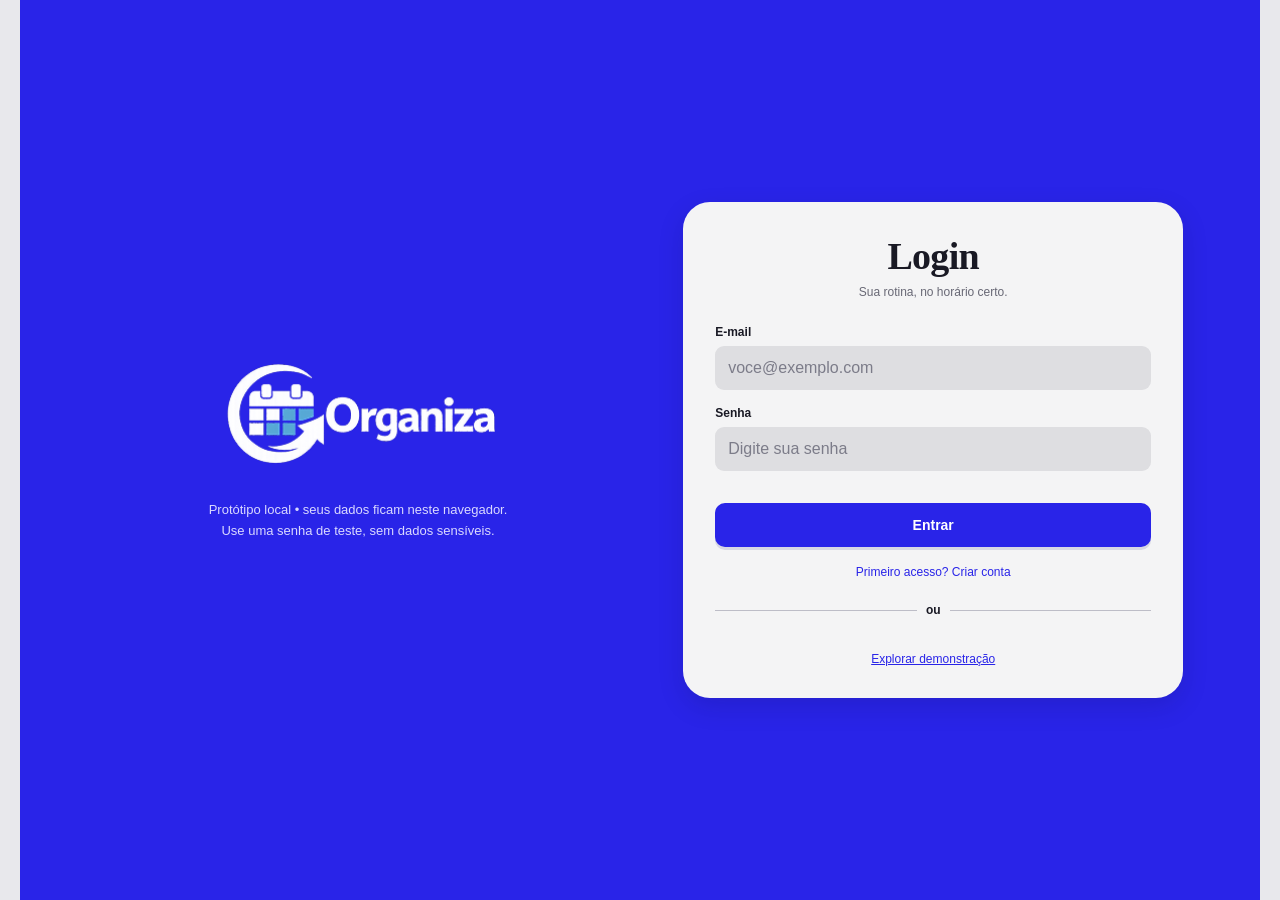
==== commit 8f7bcb9a: "Carrega layout de computador em ajustes.html" ====
--- a/ajustes.html
+++ b/ajustes.html
@@ -7,9 +7,9 @@
   <meta name="description" content="Organiza: seus cursos, turmas e horários em um só lugar.">
   <title>Ajustes | Organiza</title>
   <link rel="icon" type="image/png" href="assets/logo.png">
-  <link rel="stylesheet" href="style.css?v=ajustes-mvp-1">
-  <script src="dados.js?v=paginas-1" defer></script>
-  <script src="app.js?v=ajustes-mvp-1" defer></script>
+  <link rel="stylesheet" href="style.css?v=desktop-2">
+  <script src="dados.js?v=perfis-2" defer></script>
+  <script src="app.js?v=perfis-2" defer></script>
 </head>
 <body data-page="settings">
   <div id="app" class="app">
@@ -23,27 +23,37 @@
     <a class="icon-button" href="avisos.html" aria-label="Ver notificações"><svg aria-hidden="true" viewBox="0 0 24 24"><path d="M18 8a6 6 0 0 0-12 0c0 7-3 7-3 9h18c0-2-3-2-3-9M10 21h4"/></svg><span class="notification-dot" data-notification hidden></span></a>
   </div>
   <h1 id="page-title">Ajustes</h1>
-  <p class="subtitle"></p>
+  <p class="subtitle">Gerencie seu perfil e a sessão neste navegador.</p>
 </header>
 <main class="content">
 
-<section class="card stack">
-  <h2>Sessão</h2>
-  <p class="muted">Perfil atual: <strong id="current-role"></strong></p>
-  <a class="secondary full" href="perfis.html">Trocar perfil</a>
-  <button class="secondary full" type="button" data-action="logout">Sair</button>
+<section class="card settings-panel" aria-labelledby="settings-profile-title">
+  <div class="settings-profile">
+    <div class="avatar"><svg aria-hidden="true" viewBox="0 0 24 24"><path d="M16 7a4 4 0 1 1-8 0 4 4 0 0 1 8 0ZM4 21v-2a8 8 0 0 1 16 0v2"/></svg></div>
+    <div>
+      <h2 id="settings-profile-title">Perfil atual</h2>
+      <p id="current-role"></p>
+    </div>
+  </div>
+  <a class="settings-action" href="perfis.html">
+    <span>Trocar perfil</span>
+    <svg aria-hidden="true" viewBox="0 0 24 24"><path d="m9 6 6 6-6 6"/></svg>
+  </a>
+  <button class="settings-action settings-logout" type="button" data-action="logout">
+    <span>Sair da conta</span>
+    <svg aria-hidden="true" viewBox="0 0 24 24"><path d="M10 4H5v16h5m-1-8h12m-4-4 4 4-4 4"/></svg>
+  </button>
 </section>
 </main>
 <nav class="bottom-nav" aria-label="Navegação principal">
-  <a class="nav-item" href="inicio.html" ><svg aria-hidden="true" viewBox="0 0 24 24"><path d="m3 10 9-7 9 7v11h-7v-8h-4v8H3Z"/></svg><span>Início</span></a>
-  <a class="nav-item" href="cursos.html" data-manager-only><svg aria-hidden="true" viewBox="0 0 24 24"><path d="M9 5h12M9 12h12M9 19h12M3 5h1M3 12h1M3 19h1"/></svg><span>Cadastros</span></a>
-  <a class="nav-item" href="horarios.html" ><svg aria-hidden="true" viewBox="0 0 24 24"><path d="M8 2v4m8-4v4M3 10h18M5 4h14a2 2 0 0 1 2 2v14a2 2 0 0 1-2 2H5a2 2 0 0 1-2-2V6a2 2 0 0 1 2-2M7 14h3m4 0h3m-10 4h3"/></svg><span>Horários</span></a>
-  <a class="nav-item" href="avisos.html"><svg aria-hidden="true" viewBox="0 0 24 24"><path d="M9 5h12M9 12h12M9 19h12M3 5h1M3 12h1M3 19h1"/></svg><span>Avisos</span></a>
+  <a class="nav-item" href="inicio.html" ><svg aria-hidden="true" viewBox="0 0 24 24"><path d="M3 10.5 12 3l9 7.5M5 9v12h5v-6h4v6h5V9"/></svg><span>Início</span></a>
+  <a class="nav-item" href="cursos.html" data-manager-only><svg aria-hidden="true" viewBox="0 0 24 24"><path d="M3 7a2 2 0 0 1 2-2h5l2 2h7a2 2 0 0 1 2 2v9a2 2 0 0 1-2 2H5a2 2 0 0 1-2-2z"/></svg><span>Cadastros</span></a>
+  <a class="nav-item" href="horarios.html" ><svg aria-hidden="true" viewBox="0 0 24 24"><path d="M7 3v4m10-4v4M4 10h16M6 5h12a2 2 0 0 1 2 2v12a2 2 0 0 1-2 2H6a2 2 0 0 1-2-2V7a2 2 0 0 1 2-2Zm2 9h2m4 0h2m-8 3h2"/></svg><span>Horários</span></a>
   <a class="nav-item" href="assistente.html" data-manager-only>
-    <svg aria-hidden="true" viewBox="0 0 24 24"><path d="M21 11.5a7.5 7.5 0 0 1-7.5 7.5H7l-4 3v-8.5A7.5 7.5 0 0 1 10.5 6h3a7.5 7.5 0 0 1 7.5 5.5ZM8 11h8m-8 4h5"/></svg>
+    <svg aria-hidden="true" viewBox="0 0 24 24"><path d="M7 4h10a4 4 0 0 1 4 4v6a4 4 0 0 1-4 4H9l-5 3v-5a4 4 0 0 1-1-2V8a4 4 0 0 1 4-4Zm1 6h8m-8 4h5"/></svg>
     <span>Assistente</span>
   </a>
-  <a class="nav-item active" href="ajustes.html"  aria-current="page"><svg aria-hidden="true" viewBox="0 0 24 24"><path d="m9 3 1-2h4l1 2 3 2 2 1 2 4-2 2v3l1 2-3 3-3-1-3 2-2-1-3-2-2 1-2-3 1-3-1-3 2-3Z M15 12a3 3 0 1 1-6 0 3 3 0 0 1 6 0"/></svg><span>Ajustes</span></a>
+  <a class="nav-item active" href="ajustes.html"  aria-current="page"><svg aria-hidden="true" viewBox="0 0 24 24"><path d="M4 7h16M4 12h16M4 17h16M8 5v4m8 1v4m-6 1v4"/></svg><span>Ajustes</span></a>
 </nav>
   </div>
   <dialog id="modal" aria-labelledby="modal-title">
--- a/style.css
+++ b/style.css
@@ -1,4 +1,4 @@
-/* Layout exclusivamente mobile. Em telas grandes, mantém a largura de celular. */
+/* Estilos para celular e adaptações para telas maiores. */
 :root {
   --blue:#2924e8;
   --blue-dark:#211bc6;
@@ -365,36 +365,108 @@
   max-width:430px;
   z-index:10;
   display:flex;
-  justify-content:space-around;
-  padding:8px 8px max(9px,env(safe-area-inset-bottom));
-  background:#dedee1eF;
-  backdrop-filter:blur(14px);
-  border-top:1px solid #ceced4
+  gap:2px;
+  padding:6px 6px calc(6px + env(safe-area-inset-bottom, 0px));
+  background:#fff;
+  border-top:1px solid #d8d9e3;
+  box-shadow:0 -4px 16px #1b174e0a;
 }
 
 .nav-item {
-  flex:1;
-  border:0;
-  background:none;
+  flex:1 1 0;
+  min-width:0;
   min-height:52px;
   display:flex;
   flex-direction:column;
   align-items:center;
   justify-content:center;
-  gap:5px;
+  gap:4px;
   color:#494953;
-  font-size:10px;
-  border-radius:12px
+  font-size:clamp(9px, 2.65vw, 11px);
+  font-weight:600;
+  line-height:1.15;
+  border-radius:10px;
 }
 
 .nav-item.active {
   color:var(--blue);
-  background:#ceccff66
+  background:#eeedff;
 }
 
 .nav-item svg {
-  width:25px;
-  height:25px
+  width:22px;
+  height:22px;
+}
+
+.manager-notice {
+  background:#fff;
+  border:1px solid #d8d9e3;
+  margin-bottom:20px;
+}
+
+.manager-notice.has-conflicts {
+  background:#fff8ee;
+  border-color:#edc694;
+}
+
+.manager-notice h2 {
+  font-size:19px;
+}
+
+.manager-notice p {
+  color:var(--muted);
+  margin:6px 0 12px;
+}
+
+.settings-panel {
+  padding:0;
+  background:#fff;
+  border:1px solid #d8d9e3;
+}
+
+.settings-profile {
+  display:flex;
+  align-items:center;
+  gap:12px;
+  padding:16px;
+}
+
+.settings-profile h2 {
+  font-size:17px;
+}
+
+.settings-profile p {
+  color:var(--muted);
+  margin-top:3px;
+}
+
+.settings-action {
+  display:flex;
+  align-items:center;
+  justify-content:space-between;
+  width:100%;
+  min-height:52px;
+  padding:12px 16px;
+  border:0;
+  border-top:1px solid #e4e4ec;
+  background:transparent;
+  color:var(--blue);
+  text-align:left;
+  text-decoration:none;
+  font-weight:600;
+}
+
+.settings-action svg {
+  width:20px;
+  height:20px;
+}
+
+.settings-action:focus-visible {
+  outline-offset:-3px;
+}
+
+.settings-logout {
+  color:#a3293d;
 }
 
 .date-line {
@@ -1336,3 +1408,377 @@
 }
 
 
+
+.records-nav {
+  display:grid;
+  grid-template-columns:repeat(2, minmax(0, 1fr));
+  gap:6px;
+  padding:6px;
+  margin-bottom:16px;
+  background:#e9e9ef;
+  border-radius:13px;
+}
+
+.records-nav a {
+  display:grid;
+  place-items:center;
+  min-height:44px;
+  padding:5px;
+  border-radius:9px;
+  color:var(--ink);
+  text-decoration:none;
+  font-weight:600;
+}
+
+.records-nav a[aria-current="page"] {
+  background:#fff;
+  color:var(--blue);
+  box-shadow:0 1px 3px #24204f20;
+}
+
+.schedule-context {
+  color:var(--muted);
+  font-weight:600;
+  margin-bottom:12px;
+}
+
+.room-visit {
+  display:flex;
+  gap:12px;
+  align-items:flex-start;
+  background:#fff;
+  border:1px solid var(--line);
+}
+
+.room-visit-icon {
+  display:grid;
+  place-items:center;
+  width:44px;
+  height:44px;
+  flex:none;
+  border-radius:12px;
+  background:#eeedff;
+  color:var(--blue);
+}
+
+.room-visit h3 {
+  font:700 19px/1.25 Arial, Helvetica, sans-serif;
+}
+
+.room-visit p {
+  margin-top:4px;
+}
+
+.room-visit-class {
+  color:var(--muted);
+  font-size:12px;
+}
+
+.today-panel > .section-title:first-child {
+  margin-top:24px;
+}
+
+@media (min-width: 900px) {
+  .app:has(> .content) {
+    display:grid;
+    grid-template-columns:200px minmax(0, 1fr);
+    grid-template-rows:auto 1fr;
+    max-width:1440px;
+    overflow:visible;
+  }
+
+  .app:has(> .content) > .topbar {
+    grid-column:1 / -1;
+    padding:22px 36px 28px;
+  }
+
+  .app:has(> .content) > .topbar .brand-row {
+    margin-bottom:12px;
+  }
+
+  .app:has(> .content) > .topbar h1 {
+    font-size:38px;
+  }
+
+  .app:has(> .content) > .topbar .subtitle {
+    font-size:14px;
+  }
+
+  .app:has(> .content) > .bottom-nav {
+    grid-area:2 / 1;
+    position:sticky;
+    top:0;
+    left:auto;
+    bottom:auto;
+    transform:none;
+    align-self:start;
+    flex-direction:column;
+    gap:6px;
+    padding:24px 14px;
+    border:0;
+    border-radius:0 0 16px 0;
+    box-shadow:none;
+  }
+
+  .app:has(> .content) > .bottom-nav .nav-item {
+    flex:0 0 auto;
+    flex-direction:row;
+    justify-content:flex-start;
+    padding:0 12px;
+    gap:10px;
+    font-size:14px;
+  }
+
+  .content {
+    grid-area:2 / 2;
+    min-width:0;
+    min-height:0;
+    margin:0;
+    border-radius:0;
+    padding:28px clamp(24px, 3.5vw, 52px) 52px;
+  }
+
+  [data-page="home"] .metrics {
+    gap:16px;
+  }
+
+  [data-page="home"] .metric {
+    padding:18px;
+  }
+
+  [data-page="home"] .manager-notice .primary {
+    width:fit-content;
+  }
+
+  [data-page="home"] .content > [data-reader-only] {
+    display:grid;
+    grid-template-columns:minmax(0, 2fr) minmax(0, 3fr);
+    grid-template-rows:auto auto auto 1fr;
+    align-items:start;
+    column-gap:24px;
+  }
+
+  [data-page="home"] .today-panel {
+    grid-area:1 / 2 / span 4;
+    min-width:0;
+  }
+
+  [data-page="home"] .today-panel > .section-title:first-child {
+    margin-top:0;
+  }
+
+  [data-page="schedule"] .schedule-picker {
+    max-width:360px;
+  }
+
+  [data-page="schedule"] .day {
+    min-height:44px;
+    font-size:14px;
+  }
+
+  #lesson-list {
+    grid-template-columns:repeat(2, minmax(0, 1fr));
+    gap:16px;
+  }
+
+  #lesson-list > .empty {
+    grid-column:1 / -1;
+  }
+
+  #lesson-list > .card {
+    min-width:0;
+    padding:18px;
+  }
+
+  #lesson-list [data-subject] {
+    overflow-wrap:anywhere;
+  }
+
+  [data-page="notices"] .content:has(> [data-manager-only]:not([hidden])) {
+    display:grid;
+    grid-template-columns:minmax(0, 1fr) minmax(0, 1fr);
+    align-content:start;
+    align-items:start;
+    gap:24px;
+  }
+}
+
+@media (min-width: 1280px) {
+  [data-page="home"] .content .metrics {
+    grid-template-columns:repeat(6, minmax(0, 1fr));
+  }
+
+  #lesson-list {
+    grid-template-columns:repeat(3, minmax(0, 1fr));
+  }
+}
+
+@media (min-width: 900px) {
+  .content:has(> .records-nav) .records-nav {
+    grid-template-columns:repeat(4, minmax(0, 1fr));
+  }
+
+  .content:has(> .records-nav) .toolbar {
+    gap:12px;
+  }
+
+  .content:has(> .records-nav) .filters {
+    max-width:640px;
+  }
+
+  #entity-list {
+    grid-template-columns:repeat(2, minmax(0, 1fr));
+    gap:16px;
+  }
+
+  #entity-list > .empty {
+    grid-column:1 / -1;
+  }
+
+  #entity-list > .entity-card {
+    min-width:0;
+    padding:18px;
+    overflow-wrap:anywhere;
+  }
+
+  [data-page="settings"] .settings-panel {
+    max-width:760px;
+  }
+
+  [data-page="ai"] .content {
+    display:grid;
+    grid-template-columns:repeat(2, minmax(0, 1fr));
+    align-content:start;
+    align-items:start;
+    gap:24px;
+  }
+
+  [data-page="ai"] .content > .ai-intro,
+  [data-page="ai"] .content > .notice {
+    grid-column:1 / -1;
+  }
+
+  [data-page="ai"] .ai-intro {
+    text-align:left;
+    margin:0;
+  }
+
+  [data-page="ai"] .ai-intro p {
+    font-size:14px;
+    max-width:none;
+    margin:8px 0 0;
+  }
+
+  [data-page="ai"] .content > .assistant-card {
+    margin:0;
+  }
+
+  [data-page="chat"] .chat-content {
+    display:flex;
+    flex-direction:column;
+    gap:12px;
+  }
+
+  .chat-content > * {
+    width:100%;
+    max-width:840px;
+    align-self:center;
+  }
+
+  .chat-content .chat-tag {
+    width:fit-content;
+  }
+
+  .chat-content #messages {
+    flex:1;
+  }
+
+  .chat-content .bubble {
+    max-width:min(76%, 640px);
+  }
+
+  .chat-content .chat-form {
+    position:sticky;
+    left:auto;
+    bottom:16px;
+    transform:none;
+    width:100%;
+    max-width:840px;
+  }
+
+  .app:has(> .auth),
+  .app:has(> .profile-screen) {
+    max-width:1240px;
+  }
+
+  .auth {
+    display:grid;
+    grid-template-columns:minmax(0, 1fr) minmax(0, 500px);
+    grid-template-rows:1fr auto auto 1fr;
+    align-items:center;
+    align-content:center;
+    gap:22px clamp(24px, 5vw, 84px);
+    padding:40px clamp(36px, 6vw, 96px);
+  }
+
+  .auth::before {
+    display:none;
+  }
+
+  .auth > .brand {
+    grid-area:2 / 1;
+  }
+
+  .auth .brand-space {
+    width:min(100%, 280px);
+  }
+
+  .auth > .auth-card {
+    grid-area:1 / 2 / span 4;
+    padding:32px;
+  }
+
+  .auth > .auth-foot {
+    grid-area:3 / 1;
+    font-size:13px;
+  }
+
+  .profile-header {
+    padding-inline:48px;
+  }
+
+  .profile-panel {
+    display:grid;
+    grid-template-columns:repeat(3, minmax(0, 1fr));
+    gap:16px;
+    margin:36px;
+    padding:32px;
+  }
+
+  .profile-panel > h1,
+  .profile-panel > p {
+    grid-column:1 / -1;
+  }
+
+  .profile-choice {
+    display:flex;
+    flex-direction:column;
+    gap:16px;
+    min-width:0;
+    margin:0;
+  }
+
+  .profile-choice .primary {
+    margin-top:auto;
+  }
+
+  dialog {
+    max-width:540px;
+  }
+}
+
+@media (min-width: 1280px) {
+  #entity-list {
+    grid-template-columns:repeat(3, minmax(0, 1fr));
+  }
+}
